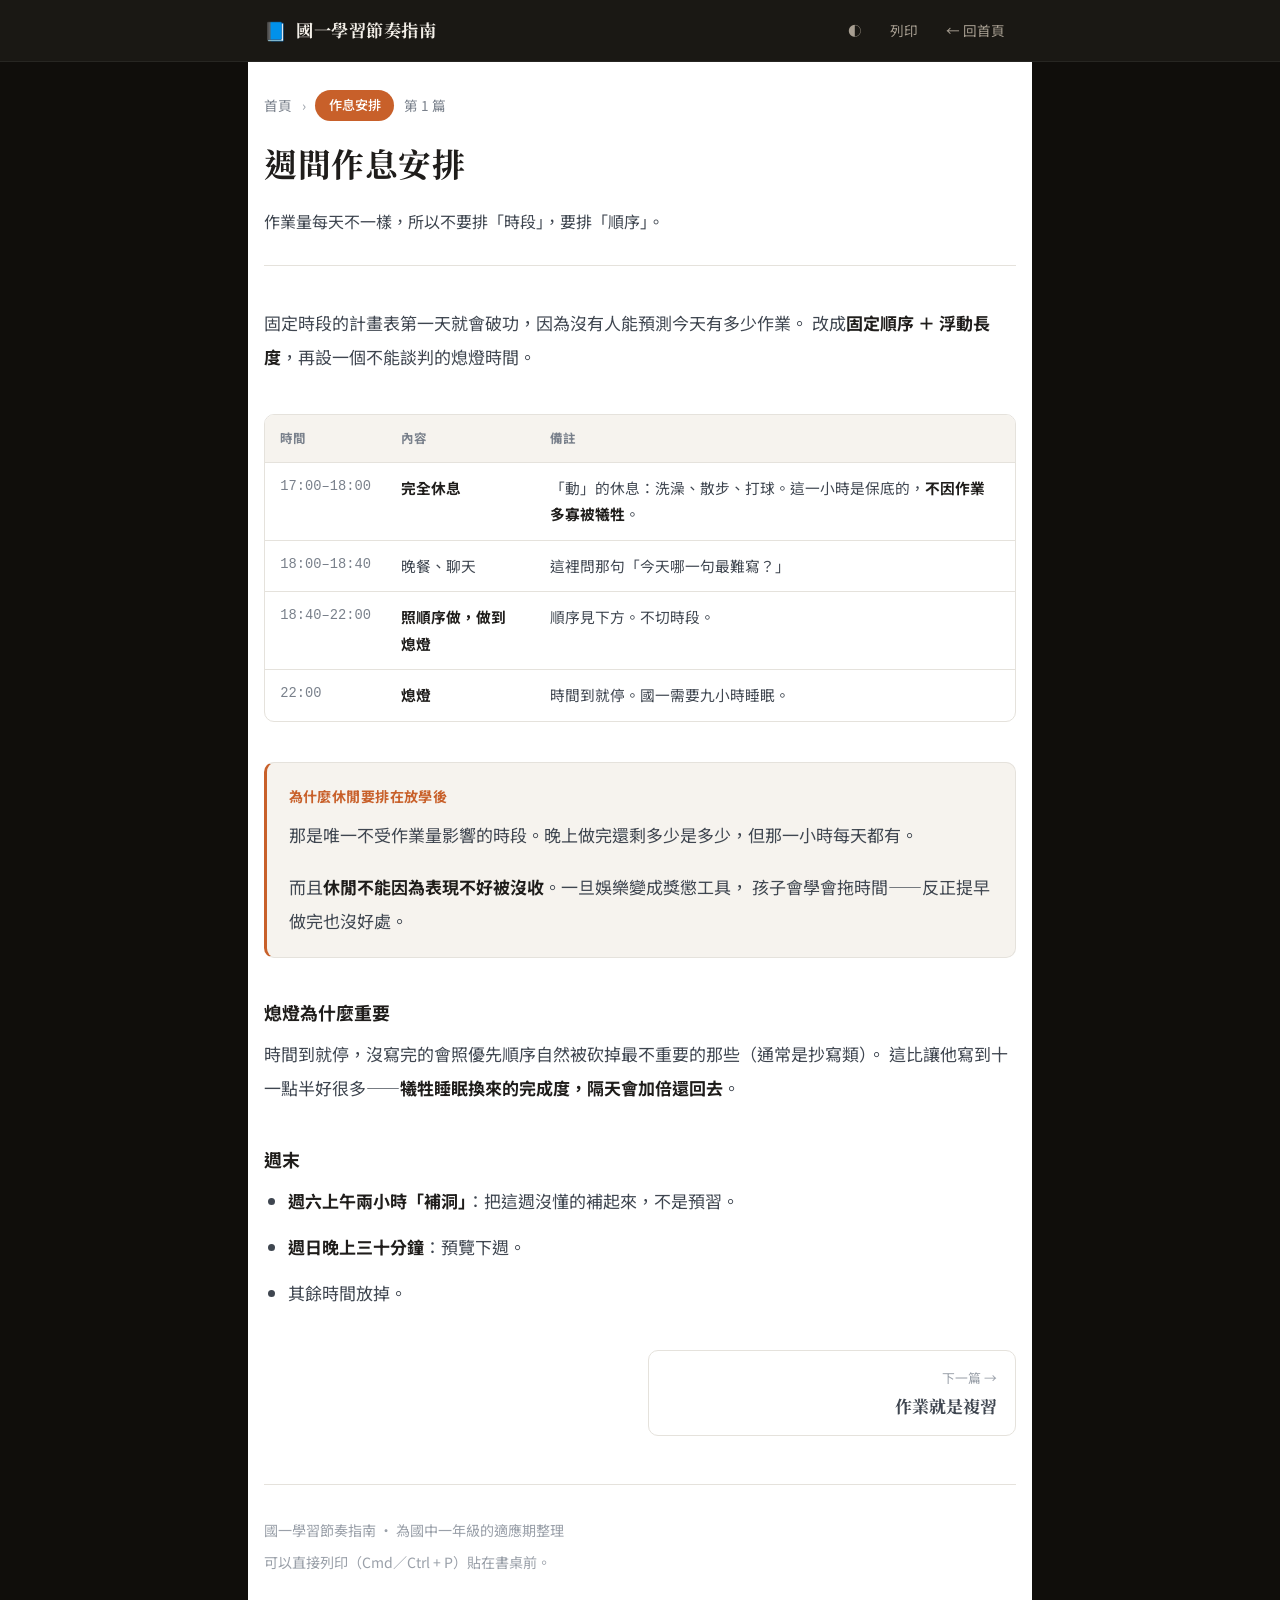
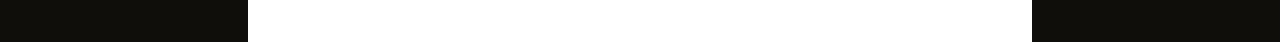
==== docs/posts/01-rhythm.html @ c7ec4418 "Split the guide into eight posts behind a card index The single scrolling page buried everything bel" ====
<!doctype html>
<html lang="zh-Hant">
<head>
<meta charset="utf-8">
<meta name="viewport" content="width=device-width, initial-scale=1">
<title>週間作息安排 | 國一學習節奏指南</title>
<meta name="description" content="作業量每天不一樣，固定時段的計畫表第一天就會破功。改成固定順序加上不能談判的熄燈時間，並且把休閒排在放學後——那是唯一不受作業量影響的時段。">
<meta name="color-scheme" content="light dark">
<link rel="icon" href="data:image/svg+xml,<svg xmlns='http://www.w3.org/2000/svg' viewBox='0 0 100 100'><text y='.9em' font-size='90'>📘</text></svg>">
<link rel="preconnect" href="https://fonts.googleapis.com">
<link rel="preconnect" href="https://fonts.gstatic.com" crossorigin>
<link href="https://fonts.googleapis.com/css2?family=Noto+Sans+TC:wght@400;500;700&family=Noto+Serif+TC:wght@700&display=swap" rel="stylesheet">
<link rel="stylesheet" href="../assets/styles.css">
</head>
<body>

<header class="site-header">
  <div class="site-header-inner">
    <a class="brand" href="../">
      <span class="mark">📘</span>
      <span class="name">國一學習節奏指南</span>
    </a>
    <div class="header-actions">
      <button class="header-btn" id="themeToggle" type="button" aria-label="切換深淺色">◐</button>
      <button class="header-btn" id="printBtn" type="button">列印</button>
      <a class="header-btn" href="../">← 回首頁</a>
    </div>
  </div>
</header>

<div class="column" id="top">

  <div class="crumbs">
    <a class="crumb-home" href="../">首頁</a>
    <span class="crumb-sep">›</span>
    <span class="crumb-pill">作息安排</span>
    <span class="crumb-num">第 1 篇</span>
  </div>

  <h1>週間作息安排</h1>

  <p class="standfirst">作業量每天不一樣，所以不要排「時段」，要排「順序」。</p>

  <article>
      
      

      <p>
        固定時段的計畫表第一天就會破功，因為沒有人能預測今天有多少作業。
        改成<strong>固定順序 ＋ 浮動長度</strong>，再設一個不能談判的熄燈時間。
      </p>

      <div class="table-wrap">
        <table>
          <caption class="sr-only">週間放學後的時間配置</caption>
          <thead>
            <tr><th>時間</th><th>內容</th><th>備註</th></tr>
          </thead>
          <tbody>
            <tr>
              <td class="when">17:00–18:00</td>
              <td><strong>完全休息</strong></td>
              <td>「動」的休息：洗澡、散步、打球。這一小時是保底的，<strong>不因作業多寡被犧牲</strong>。</td>
            </tr>
            <tr>
              <td class="when">18:00–18:40</td>
              <td>晚餐、聊天</td>
              <td>這裡問那句「今天哪一句最難寫？」</td>
            </tr>
            <tr>
              <td class="when">18:40–22:00</td>
              <td><strong>照順序做，做到熄燈</strong></td>
              <td>順序見下方。不切時段。</td>
            </tr>
            <tr>
              <td class="when">22:00</td>
              <td><strong>熄燈</strong></td>
              <td>時間到就停。國一需要九小時睡眠。</td>
            </tr>
          </tbody>
        </table>
      </div>

      <div class="callout">
        <div class="callout-title">為什麼休閒要排在放學後</div>
        <p>
          那是唯一不受作業量影響的時段。晚上做完還剩多少是多少，但那一小時每天都有。
        </p>
        <p>
          而且<strong>休閒不能因為表現不好被沒收</strong>。一旦娛樂變成獎懲工具，
          孩子會學會拖時間——反正提早做完也沒好處。
        </p>
      </div>

      <h3>熄燈為什麼重要</h3>
      <p>
        時間到就停，沒寫完的會照優先順序自然被砍掉最不重要的那些（通常是抄寫類）。
        這比讓他寫到十一點半好很多——<strong>犧牲睡眠換來的完成度，隔天會加倍還回去</strong>。
      </p>

      <h3>週末</h3>
      <ul>
        <li><strong>週六上午兩小時「補洞」</strong>：把這週沒懂的補起來，不是預習。</li>
        <li><strong>週日晚上三十分鐘</strong>：預覽下週。</li>
        <li>其餘時間放掉。</li>
      </ul>
    
  </article>

  <nav class="post-nav">
    <span class="post-nav-link is-empty"></span>
    <a class="post-nav-link next" href="02-homework.html"><span class="dir">下一篇 →</span><span class="t">作業就是複習</span></a>
  </nav>

  <footer class="site-footer">
    <p>國一學習節奏指南 · 為國中一年級的適應期整理</p>
    <p>可以直接列印（Cmd／Ctrl + P）貼在書桌前。</p>
  </footer>
</div>

<button class="to-top" id="toTop" type="button" aria-label="回到頂端">↑</button>

<script src="../assets/app.js"></script>
</body>
</html>
---- docs/assets/styles.css ----
/* ── Design tokens ───────────────────────────────────────────
   Layout language follows blog.ichentsai.tw: a dark warm shell,
   one white reading column at 784px, serif headings with a
   terracotta H2, and generous paragraph rhythm.
   ────────────────────────────────────────────────────────── */
:root {
  color-scheme: light;

  --shell: #100e0b;
  --header: #1a1814;
  --header-text: #f3efe8;
  --header-muted: #a89f92;

  --card: #ffffff;
  --card-sunken: #f6f3ee;
  --border: #e5e2dc;
  --border-strong: #cfc9be;

  --heading: #1f1d1b;
  --text: #3f4650;
  --muted: #79808b;
  --faint: #9aa0a9;

  --accent: #c8602a;
  --accent-hover: #a84d21;
  --accent-soft: #fbeee5;

  --debt: #b4451f;
  --debt-soft: #fbe9e0;
  --accum: #2a6394;
  --accum-soft: #e4eef7;

  --column: 784px;
  --radius: 10px;
  --gap: 40px;          /* paragraph rhythm */

  --serif: "Noto Serif TC", "Songti TC", Georgia, serif;
  --sans: "Noto Sans TC", "PingFang TC", "Microsoft JhengHei",
          -apple-system, BlinkMacSystemFont, system-ui, sans-serif;
  --mono: ui-monospace, SFMono-Regular, "SF Mono", Menlo, monospace;
}

@media (prefers-color-scheme: dark) {
  :root:not([data-theme="light"]) {
    color-scheme: dark;
    --card: #1b1917;
    --card-sunken: #231f1c;
    --border: #322d28;
    --border-strong: #4a433b;
    --heading: #f0ece6;
    --text: #c9c3ba;
    --muted: #948c82;
    --faint: #777067;
    --accent: #e08a52;
    --accent-hover: #eda068;
    --accent-soft: #2e1f15;
    --debt: #e28f6b;
    --debt-soft: #38221a;
    --accum: #7db0e0;
    --accum-soft: #17293a;
  }
}

:root[data-theme="dark"] {
  color-scheme: dark;
  --card: #1b1917;
  --card-sunken: #231f1c;
  --border: #322d28;
  --border-strong: #4a433b;
  --heading: #f0ece6;
  --text: #c9c3ba;
  --muted: #948c82;
  --faint: #777067;
  --accent: #e08a52;
  --accent-hover: #eda068;
  --accent-soft: #2e1f15;
  --debt: #e28f6b;
  --debt-soft: #38221a;
  --accum: #7db0e0;
  --accum-soft: #17293a;
}

/* ── Base ────────────────────────────────────────────────── */
* { box-sizing: border-box; }

.sr-only {
  position: absolute;
  width: 1px; height: 1px;
  padding: 0; margin: -1px;
  overflow: hidden;
  clip: rect(0 0 0 0);
  white-space: nowrap;
  border: 0;
}

body {
  margin: 0;
  background: var(--shell);
  color: var(--text);
  font-family: var(--sans);
  font-size: 17px;
  line-height: 2;
  -webkit-font-smoothing: antialiased;
  text-rendering: optimizeLegibility;
}

/* ── Sticky header ───────────────────────────────────────── */
.site-header {
  position: sticky;
  top: 0;
  z-index: 20;
  background: var(--header);
  border-bottom: 1px solid rgba(255, 255, 255, .06);
}

.site-header-inner {
  max-width: var(--column);
  margin: 0 auto;
  height: 61px;
  padding: 0 1rem;
  display: flex;
  align-items: center;
  justify-content: space-between;
  gap: 1rem;
}

.brand {
  display: flex;
  align-items: center;
  gap: .55rem;
  font-family: var(--serif);
  font-size: 1.08rem;
  font-weight: 700;
  letter-spacing: .5px;
  color: var(--header-text);
  text-decoration: none;
  min-width: 0;
}

.brand .mark { font-size: 1.15rem; flex: none; }
.brand .name { overflow: hidden; text-overflow: ellipsis; white-space: nowrap; }

.header-actions { display: flex; align-items: center; gap: .35rem; flex: none; }

.header-btn {
  font: inherit;
  font-size: .85rem;
  font-family: var(--sans);
  color: var(--header-muted);
  background: none;
  border: 0;
  border-radius: 999px;
  padding: .3rem .7rem;
  cursor: pointer;
  text-decoration: none;
  line-height: 1.8;
  transition: color .15s, background .15s;
}

.header-btn:hover { color: var(--header-text); background: rgba(255, 255, 255, .07); }

/* ── Reading column ──────────────────────────────────────── */
.column {
  max-width: var(--column);
  margin: 0 auto;
  background: var(--card);
  padding: 28px 1rem 60px;
  min-height: 100vh;
}

/* ── Article head ────────────────────────────────────────── */
.crumbs {
  display: flex;
  align-items: center;
  gap: .6rem;
  flex-wrap: wrap;
  font-size: .85rem;
  color: var(--muted);
  margin-bottom: 1.1rem;
}

.crumb-pill {
  background: var(--accent);
  color: #fff;
  border-radius: 999px;
  padding: .15rem .85rem;
  font-size: .82rem;
  font-weight: 500;
}

h1 {
  font-family: var(--serif);
  font-size: clamp(1.55rem, 4.2vw, 2.05rem);
  line-height: 1.45;
  font-weight: 700;
  letter-spacing: .5px;
  color: var(--heading);
  margin: 0 0 1.2rem;
}

.standfirst {
  font-size: 1rem;
  color: var(--text);
  margin: 0 0 var(--gap);
  padding-bottom: 1.75rem;
  border-bottom: 1px solid var(--border);
}

/* ── Body rhythm ─────────────────────────────────────────── */
p { margin: 0 0 var(--gap); }

a { color: var(--text); text-decoration: underline; text-underline-offset: 4px; }
a:hover { color: var(--accent-hover); text-decoration-color: var(--accent); }

strong { font-weight: 700; color: var(--heading); }

ul, ol { margin: 0 0 var(--gap); padding-left: 1.5rem; }
li { margin-bottom: .75rem; }
li > ul, li > ol { margin: .75rem 0 0; }
li:last-child { margin-bottom: 0; }

section { scroll-margin-top: 76px; margin-bottom: 4.5rem; }

h2 {
  font-family: var(--serif);
  font-size: 1.3rem;
  line-height: 1.7;
  font-weight: 700;
  color: var(--accent);
  margin: 2.15rem 0 .55rem;
  display: flex;
  align-items: baseline;
  gap: .55rem;
  flex-wrap: wrap;
}

section:first-of-type h2 { margin-top: 0; }

h2 .num {
  font-family: var(--mono);
  font-size: .78rem;
  color: var(--faint);
  font-weight: 500;
  letter-spacing: .04em;
}

h3 {
  font-family: var(--sans);
  font-size: 1.12rem;
  line-height: 1.65;
  font-weight: 700;
  color: var(--heading);
  margin: 2.4rem 0 .6rem;
}

.section-note {
  color: var(--muted);
  font-size: .92rem;
  margin: 0 0 2rem;
  padding-bottom: 1.3rem;
  border-bottom: 1px solid var(--border);
}

/* ── Key badge ───────────────────────────────────────────── */
.key {
  font-size: .7rem;
  font-weight: 700;
  letter-spacing: .08em;
  color: #fff;
  background: var(--accent);
  padding: .1rem .6rem;
  border-radius: 999px;
  white-space: nowrap;
  position: relative;
  top: -.15em;
}

/* ── Callouts ────────────────────────────────────────────── */
.callout {
  background: var(--card-sunken);
  border: 1px solid var(--border);
  border-left: 3px solid var(--accent);
  border-radius: var(--radius);
  padding: 1.2rem 1.35rem;
  margin: 0 0 var(--gap);
}

.callout > :last-child { margin-bottom: 0; }
.callout p { margin-bottom: 1.1rem; }

.callout-title {
  font-weight: 700;
  font-size: .88rem;
  letter-spacing: .03em;
  color: var(--accent);
  margin-bottom: .5rem;
}

.callout.warn { border-left-color: var(--debt); }
.callout.warn .callout-title { color: var(--debt); }

/* A line meant to be said out loud */
.script {
  font-family: var(--serif);
  font-size: 1.14rem;
  line-height: 1.9;
  background: var(--card-sunken);
  border: 1px dashed var(--border-strong);
  border-radius: var(--radius);
  padding: 1.2rem 1.35rem;
  margin: 0 0 var(--gap);
  color: var(--heading);
  text-align: center;
}

/* ── Tables ──────────────────────────────────────────────── */
.table-wrap {
  overflow-x: auto;
  margin: 0 0 var(--gap);
  border: 1px solid var(--border);
  border-radius: var(--radius);
  background: var(--card);
}

table { border-collapse: collapse; width: 100%; font-size: .92rem; line-height: 1.8; }

th, td {
  text-align: left;
  padding: .75rem .95rem;
  border-bottom: 1px solid var(--border);
  vertical-align: top;
}

thead th {
  font-size: .78rem;
  letter-spacing: .05em;
  color: var(--muted);
  font-weight: 700;
  background: var(--card-sunken);
  white-space: nowrap;
}

tbody tr:last-child td { border-bottom: none; }
td.when { white-space: nowrap; font-family: var(--mono); font-size: .86rem; color: var(--muted); }
td small { color: var(--faint); }

/* ── Debt vs accumulation cards ──────────────────────────── */
.type-grid {
  display: grid;
  grid-template-columns: repeat(auto-fit, minmax(17rem, 1fr));
  gap: 1rem;
  margin: 0 0 var(--gap);
}

.type-card {
  border: 1px solid var(--border);
  border-radius: var(--radius);
  padding: 1.3rem 1.4rem;
  background: var(--card);
}

.type-card h4 {
  font-family: var(--serif);
  margin: 0 0 .25rem;
  font-size: 1.12rem;
  font-weight: 700;
  letter-spacing: .5px;
}

.type-card .tagline {
  font-size: .88rem;
  line-height: 1.8;
  color: var(--muted);
  margin: 0 0 1.1rem;
  padding-bottom: .95rem;
  border-bottom: 1px solid var(--border);
}

.type-card dl { margin: 0; font-size: .9rem; }

.type-card dt {
  font-size: .74rem;
  letter-spacing: .07em;
  color: var(--faint);
  font-weight: 700;
  margin-top: 1rem;
  line-height: 1.6;
}

.type-card dt:first-child { margin-top: 0; }
.type-card dd { margin: .1rem 0 0; line-height: 1.85; }

.type-card.debt { border-top: 3px solid var(--debt); }
.type-card.debt h4 { color: var(--debt); }
.type-card.accum { border-top: 3px solid var(--accum); }
.type-card.accum h4 { color: var(--accum); }

.pill {
  display: inline-block;
  font-size: .78rem;
  line-height: 1.9;
  padding: .05rem .6rem;
  border-radius: 999px;
  margin: 0 .3rem .35rem 0;
  font-weight: 500;
}

.pill.debt { background: var(--debt-soft); color: var(--debt); }
.pill.accum { background: var(--accum-soft); color: var(--accum); }

/* ── Ordered steps ───────────────────────────────────────── */
.steps { list-style: none; padding: 0; margin: 0 0 var(--gap); counter-reset: step; }

.steps li {
  counter-increment: step;
  position: relative;
  padding: 0 0 1.35rem 2.9rem;
  margin: 0 0 0 .9rem;
  border-left: 1px solid var(--border);
}

.steps li:last-child { border-left-color: transparent; padding-bottom: 0; }

.steps li::before {
  content: counter(step);
  position: absolute;
  left: -.9rem;
  top: .1rem;
  width: 1.8rem;
  height: 1.8rem;
  border-radius: 50%;
  background: var(--accent);
  color: #fff;
  font-size: .82rem;
  font-weight: 700;
  display: grid;
  place-items: center;
  font-family: var(--mono);
}

.steps .step-title { font-weight: 700; color: var(--heading); display: block; line-height: 1.8; }
.steps .step-body { color: var(--muted); font-size: .94rem; line-height: 1.85; }
.steps .step-body strong { color: var(--heading); }

/* ── Tonight checklist ───────────────────────────────────── */
.checklist {
  border: 1px solid var(--border);
  border-radius: var(--radius);
  background: var(--card-sunken);
  padding: 1.3rem 1.4rem;
  margin: 0 0 var(--gap);
}

.checklist-head {
  display: flex;
  justify-content: space-between;
  align-items: baseline;
  gap: 1rem;
  flex-wrap: wrap;
}

.checklist h3 { margin: 0; font-size: 1.05rem; }

.checklist-sub {
  font-size: .86rem;
  color: var(--muted);
  margin: .2rem 0 1rem;
  padding-bottom: .95rem;
  border-bottom: 1px solid var(--border);
}

.checklist ul { list-style: none; padding: 0; margin: 0; }
.checklist li { margin: 0; }

.checklist label {
  display: flex;
  gap: .75rem;
  align-items: flex-start;
  padding: .5rem .55rem;
  border-radius: var(--radius);
  cursor: pointer;
  font-size: .94rem;
  line-height: 1.75;
  transition: background .12s;
}

.checklist label:hover { background: var(--card); }

.checklist input[type="checkbox"] {
  margin: .55rem 0 0;
  width: 1.05rem;
  height: 1.05rem;
  accent-color: var(--accent);
  flex: none;
  cursor: pointer;
}

.checklist input:checked + .task { color: var(--faint); text-decoration: line-through; }
.checklist .task small { display: block; color: var(--faint); font-size: .82rem; text-decoration: none; line-height: 1.6; }

.btn {
  font: inherit;
  font-family: var(--sans);
  font-size: .82rem;
  color: var(--muted);
  background: var(--card);
  border: 1px solid var(--border);
  border-radius: 999px;
  padding: .22rem .9rem;
  cursor: pointer;
  line-height: 1.8;
  transition: color .12s, border-color .12s;
}

.btn:hover { color: var(--accent); border-color: var(--accent); }

/* ── Footer ──────────────────────────────────────────────── */
.site-footer {
  border-top: 1px solid var(--border);
  margin-top: 3rem;
  padding-top: 2rem;
  font-size: .88rem;
  color: var(--faint);
  line-height: 1.9;
}

.site-footer p { margin: 0 0 .35rem; }

/* ── Back to top ─────────────────────────────────────────── */
.to-top {
  position: fixed;
  right: 1.25rem;
  bottom: 1.25rem;
  z-index: 15;
  width: 2.9rem;
  height: 2.9rem;
  border-radius: 50%;
  border: 1px solid var(--border);
  background: var(--card);
  color: var(--muted);
  font-size: 1.1rem;
  cursor: pointer;
  display: grid;
  place-items: center;
  box-shadow: 0 2px 12px rgba(0, 0, 0, .18);
  opacity: 0;
  visibility: hidden;
  transform: translateY(.5rem);
  transition: opacity .2s, transform .2s, visibility .2s, color .15s, border-color .15s;
}

.to-top.is-visible { opacity: 1; visibility: visible; transform: none; }
.to-top:hover { color: var(--accent); border-color: var(--accent); }

/* ── Responsive ──────────────────────────────────────────── */
@media (max-width: 48rem) {
  body { font-size: 16.5px; }
  :root { --gap: 32px; }
  .column { padding: 24px 1rem 56px; }
}

@media (max-width: 26rem) {
  body { font-size: 16px; }
  .brand .name { font-size: .95rem; }
  .header-btn { padding: .3rem .5rem; }
}

/* ── Print ───────────────────────────────────────────────── */
@media print {
  :root {
    --shell: #fff; --card: #fff; --card-sunken: #f7f6f4;
    --text: #000; --heading: #000; --muted: #444; --faint: #666;
    --gap: 14px;
  }
  body { background: #fff; font-size: 10.5pt; line-height: 1.75; }
  .site-header, .to-top, .btn, .header-actions { display: none !important; }
  .column { max-width: none; padding: 0; min-height: 0; }
  section { margin-bottom: 1.6rem; page-break-inside: avoid; }
  h1 { font-size: 1.5rem; }
  h2 { font-size: 1.15rem; margin-top: 1.2rem; }
  h3 { font-size: 1rem; margin-top: 1rem; }
  .standfirst { margin-bottom: 1.2rem; padding-bottom: 1rem; }
  .type-grid { display: block; }
  .type-card { page-break-inside: avoid; margin-bottom: .8rem; }
  .callout, .script, .checklist, .table-wrap, .steps li { page-break-inside: avoid; }
  a { color: #000; text-decoration: none; }
}

/* ══════════════════════════════════════════════════════════
   Index page — a card grid of articles, one card per chapter
   ══════════════════════════════════════════════════════════ */

body.index { background: var(--index-bg); }

:root { --index-bg: #f4f2ef; --card-shadow: 0 1px 2px rgba(31, 29, 27, .05); }

@media (prefers-color-scheme: dark) {
  :root:not([data-theme="light"]) { --index-bg: #131110; --card-shadow: 0 1px 3px rgba(0, 0, 0, .4); }
}
:root[data-theme="dark"] { --index-bg: #131110; --card-shadow: 0 1px 3px rgba(0, 0, 0, .4); }

.wide {
  max-width: 1180px;
  margin: 0 auto;
  padding: 2.5rem 1.25rem 4rem;
}

/* ── Index masthead ──────────────────────────────────────── */
.index-head { text-align: center; margin-bottom: 2.5rem; }

.index-head h1 {
  margin: 0 auto .9rem;
  max-width: 22em;
}

.index-head .standfirst {
  border: 0;
  padding: 0;
  margin: 0 auto;
  max-width: 40em;
  text-align: left;
  color: var(--muted);
  font-size: .98rem;
}

.index-stats {
  display: flex;
  justify-content: center;
  gap: 2.75rem;
  flex-wrap: wrap;
  margin: 2.25rem 0 0;
  padding-top: 1.75rem;
  border-top: 1px solid var(--border);
}

.index-stats div { text-align: center; }

.index-stats .v {
  display: block;
  font-family: var(--serif);
  font-size: 1.65rem;
  font-weight: 700;
  color: var(--accent);
  line-height: 1.3;
}

.index-stats .l { font-size: .82rem; color: var(--muted); }

/* ── Category filter ─────────────────────────────────────── */
.filters {
  background: var(--card-sunken);
  border: 1px solid var(--border);
  border-radius: 14px;
  padding: 1rem;
  margin-bottom: 2rem;
  display: flex;
  flex-wrap: wrap;
  gap: .6rem;
  justify-content: center;
}

.filter {
  font: inherit;
  font-family: var(--sans);
  font-size: .95rem;
  line-height: 1.8;
  color: var(--text);
  background: var(--card);
  border: 1px solid var(--border);
  border-radius: var(--radius);
  padding: .45rem 1.1rem;
  cursor: pointer;
  display: inline-flex;
  align-items: baseline;
  gap: .55rem;
  transition: color .15s, border-color .15s;
}

.filter .n { font-size: .84rem; color: var(--faint); }
.filter:hover { border-color: var(--accent); color: var(--accent); }

.filter[aria-pressed="true"] {
  border-color: var(--accent);
  color: var(--accent);
  font-weight: 500;
}

.filter[aria-pressed="true"] .n { color: var(--accent); }

/* ── Card grid ───────────────────────────────────────────── */
.cards {
  list-style: none;
  margin: 0;
  padding: 0;
  display: grid;
  grid-template-columns: repeat(auto-fill, minmax(20rem, 1fr));
  gap: 1.5rem;
}

.cards li { margin: 0; }

.card {
  display: flex;
  flex-direction: column;
  height: 100%;
  background: var(--card);
  border: 1px solid var(--border);
  border-radius: 14px;
  overflow: hidden;
  text-decoration: none;
  color: var(--text);
  box-shadow: var(--card-shadow);
  transition: border-color .18s, transform .18s, box-shadow .18s;
}

.card:hover {
  border-color: var(--accent);
  transform: translateY(-2px);
  box-shadow: 0 6px 20px rgba(31, 29, 27, .09);
}

/* Cover: no stock photography, just the chapter number on its own field */
.card-cover {
  position: relative;
  aspect-ratio: 16 / 9;
  display: grid;
  place-items: center;
  background: var(--tint);
  border-bottom: 1px solid var(--border);
  overflow: hidden;
}

.card-cover::after {
  content: "";
  position: absolute;
  inset: 0;
  background-image: repeating-linear-gradient(
    135deg, transparent 0 14px, rgba(255, 255, 255, .28) 14px 15px);
  opacity: .55;
}

.card-cover .big {
  font-family: var(--serif);
  font-size: 3.6rem;
  font-weight: 700;
  line-height: 1;
  color: var(--hue);
  opacity: .92;
  position: relative;
  z-index: 1;
}

.card-cover .tag {
  position: absolute;
  top: .75rem;
  left: .75rem;
  z-index: 2;
  background: var(--hue);
  color: #fff;
  font-size: .8rem;
  font-weight: 500;
  line-height: 1.9;
  padding: .05rem .8rem;
  border-radius: 999px;
}

.card-cover .key-flag {
  position: absolute;
  top: .75rem;
  right: .75rem;
  z-index: 2;
  background: rgba(255, 255, 255, .92);
  color: var(--hue);
  font-size: .74rem;
  font-weight: 700;
  letter-spacing: .06em;
  line-height: 1.9;
  padding: .05rem .65rem;
  border-radius: 999px;
}

.card-body { padding: 1.1rem 1.25rem 1.35rem; display: flex; flex-direction: column; flex: 1; }

.card-meta {
  font-size: .82rem;
  color: var(--faint);
  font-family: var(--mono);
  margin-bottom: .5rem;
}

.card h2 {
  font-family: var(--serif);
  font-size: 1.22rem;
  line-height: 1.6;
  font-weight: 700;
  color: var(--heading);
  margin: 0 0 .6rem;
  display: block;
  letter-spacing: .5px;
}

.card p {
  font-size: .93rem;
  line-height: 1.9;
  color: var(--muted);
  margin: 0 0 1.15rem;
}

.card .more {
  margin-top: auto;
  color: var(--accent);
  font-size: .92rem;
  font-weight: 500;
}

.card:hover .more { color: var(--accent-hover); }

/* Category hues */
.cat-作息安排 { --hue: #c8602a; --tint: #f9ece2; }
.cat-讀書方法 { --hue: #2f6f62; --tint: #e3efec; }
.cat-應試技巧 { --hue: #3f5a99; --tint: #e5eaf5; }
.cat-給家長  { --hue: #8a4a72; --tint: #f3e7ef; }

@media (prefers-color-scheme: dark) {
  :root:not([data-theme="light"]) .cat-作息安排 { --hue: #e08a52; --tint: #2c1e16; }
  :root:not([data-theme="light"]) .cat-讀書方法 { --hue: #6fbdab; --tint: #162b26; }
  :root:not([data-theme="light"]) .cat-應試技巧 { --hue: #87a3dd; --tint: #1a2033; }
  :root:not([data-theme="light"]) .cat-給家長  { --hue: #c98bb4; --tint: #2b1a26; }
}

:root[data-theme="dark"] .cat-作息安排 { --hue: #e08a52; --tint: #2c1e16; }
:root[data-theme="dark"] .cat-讀書方法 { --hue: #6fbdab; --tint: #162b26; }
:root[data-theme="dark"] .cat-應試技巧 { --hue: #87a3dd; --tint: #1a2033; }
:root[data-theme="dark"] .cat-給家長  { --hue: #c98bb4; --tint: #2b1a26; }

.cards li[hidden] { display: none; }

/* ── Post breadcrumbs & prev/next ────────────────────────── */
.crumb-home { color: var(--muted); text-decoration: none; }
.crumb-home:hover { color: var(--accent); }
.crumb-sep { color: var(--faint); }
.crumb-num { color: var(--muted); font-size: .85rem; }

.post-nav {
  display: grid;
  grid-template-columns: 1fr 1fr;
  gap: 1rem;
  margin-top: 1rem;
}

.post-nav-link {
  display: flex;
  flex-direction: column;
  gap: .2rem;
  border: 1px solid var(--border);
  border-radius: var(--radius);
  padding: .9rem 1.1rem;
  text-decoration: none;
  color: var(--text);
  transition: border-color .15s, color .15s;
}

.post-nav-link:hover { border-color: var(--accent); color: var(--accent); }
.post-nav-link.is-empty { border: 0; }
.post-nav-link .dir { font-size: .8rem; color: var(--faint); line-height: 1.8; }
.post-nav-link .t { font-family: var(--serif); font-weight: 700; line-height: 1.7; }
.post-nav-link.next { text-align: right; }

@media (max-width: 40rem) {
  .post-nav { grid-template-columns: 1fr; }
  .post-nav-link.is-empty { display: none; }
  .index-stats { gap: 1.75rem; }
  .wide { padding: 2rem 1rem 3rem; }
}

@media print {
  body.index { background: #fff; }
  .filters, .post-nav, .index-stats { display: none !important; }
  .cards { display: block; }
  .card { page-break-inside: avoid; margin-bottom: .6rem; box-shadow: none; }
  .card-cover { display: none; }
}
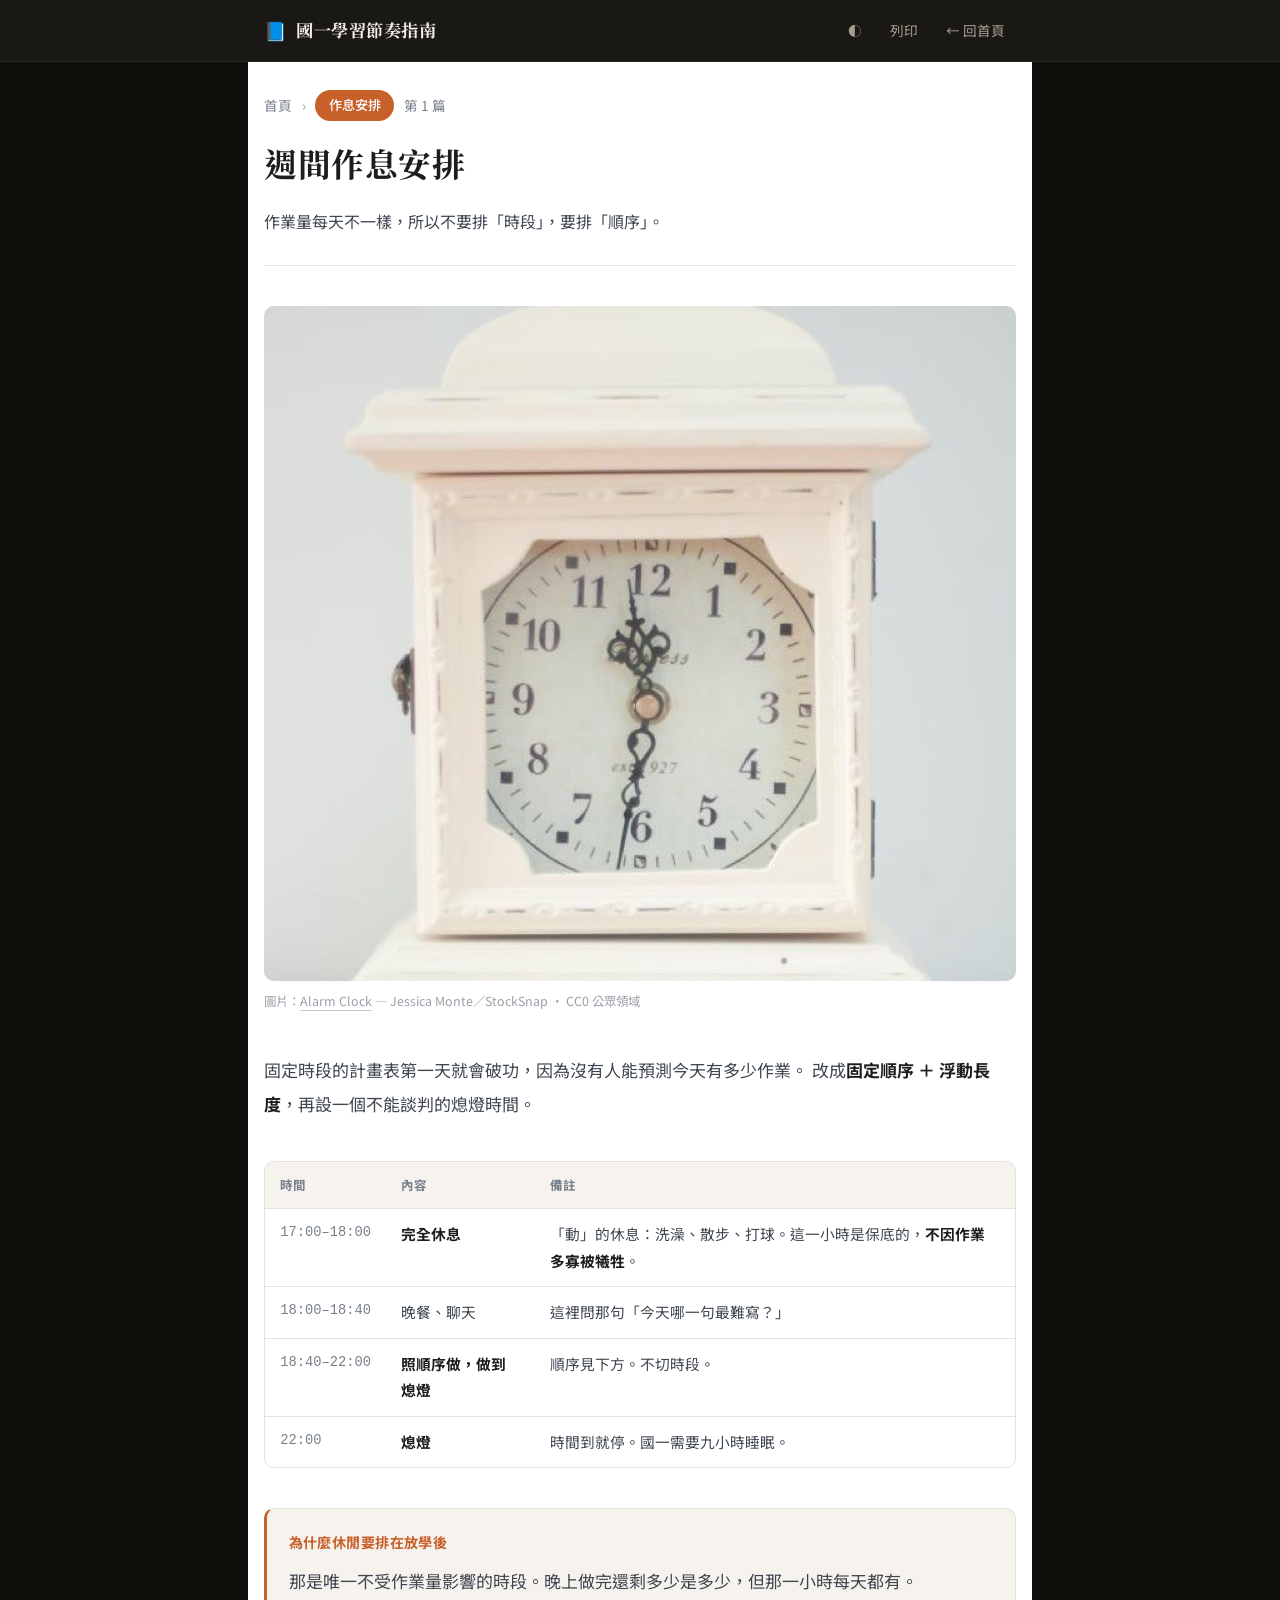
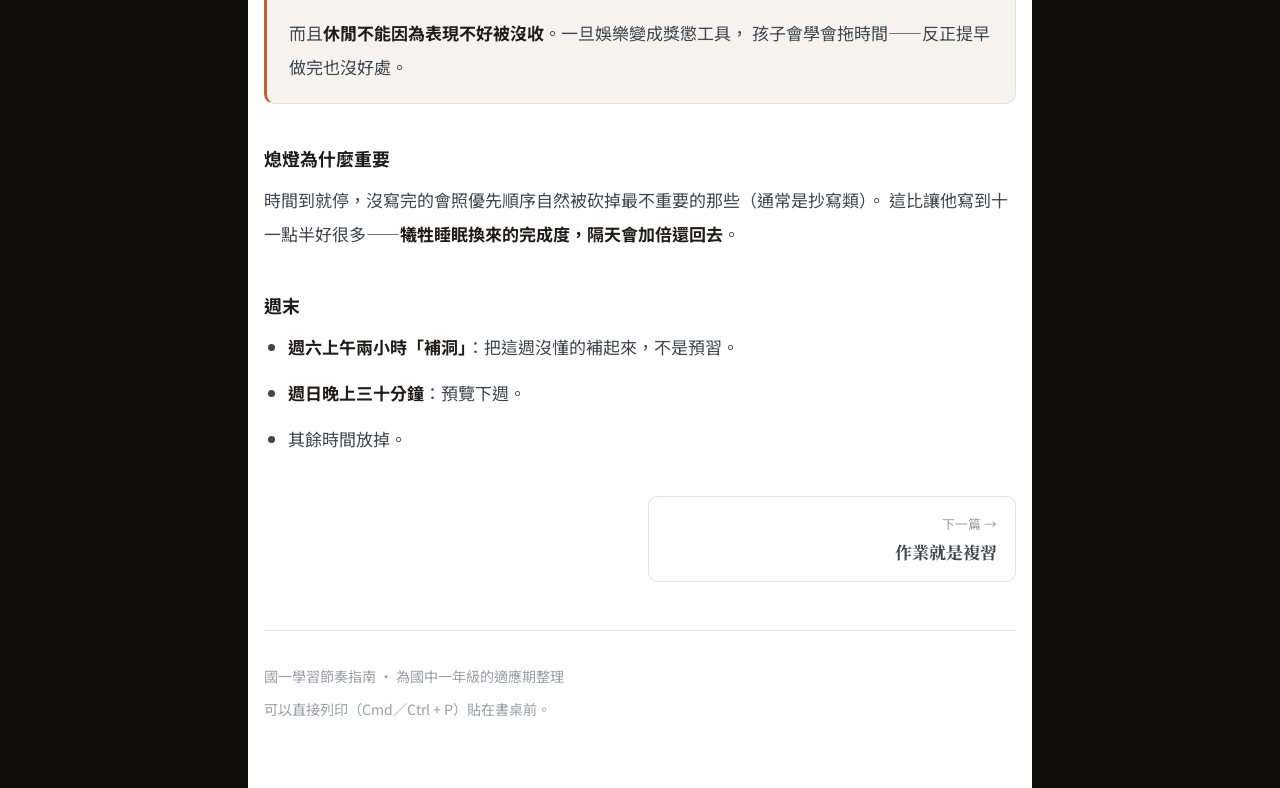
==== commit 588a2327: "Add CC0 cover photos to the cards and posts Search Openverse for a public-domain photo per chapter, " ====
--- a/docs/posts/01-rhythm.html
+++ b/docs/posts/01-rhythm.html
@@ -40,6 +40,11 @@
   <h1>週間作息安排</h1>
 
   <p class="standfirst">作業量每天不一樣，所以不要排「時段」，要排「順序」。</p>
+
+  <figure class="hero">
+    <img src="../assets/covers/01-rhythm.jpg" alt="一只白色座鐘" width="1200" height="675">
+    <p class="figcredit">圖片：<a href="https://stocksnap.io/photo/alarm-clock-VI3GY3LRD4" target="_blank" rel="noopener">Alarm Clock</a> — Jessica Monte／StockSnap · CC0 公眾領域</p>
+  </figure>
 
   <article>
       
--- a/docs/assets/styles.css
+++ b/docs/assets/styles.css
@@ -730,25 +730,24 @@
   overflow: hidden;
 }
 
+.card-cover img {
+  width: 100%;
+  height: 100%;
+  object-fit: cover;
+  display: block;
+}
+
+/* Scrim so the overlaid pills stay legible on any photo */
 .card-cover::after {
   content: "";
   position: absolute;
-  inset: 0;
-  background-image: repeating-linear-gradient(
-    135deg, transparent 0 14px, rgba(255, 255, 255, .28) 14px 15px);
-  opacity: .55;
-}
-
-.card-cover .big {
-  font-family: var(--serif);
-  font-size: 3.6rem;
-  font-weight: 700;
-  line-height: 1;
-  color: var(--hue);
-  opacity: .92;
-  position: relative;
-  z-index: 1;
-}
+  inset: 0 0 55% 0;
+  background: linear-gradient(rgba(0, 0, 0, .3), transparent);
+  pointer-events: none;
+}
+
+.card:hover .card-cover img { transform: scale(1.02); }
+.card-cover img { transition: transform .3s ease; }
 
 .card-cover .tag {
   position: absolute;
@@ -880,3 +879,29 @@
   .card { page-break-inside: avoid; margin-bottom: .6rem; box-shadow: none; }
   .card-cover { display: none; }
 }
+
+/* ── Article hero image ──────────────────────────────────── */
+.hero { margin: 0 0 var(--gap); }
+
+.hero img {
+  width: 100%;
+  aspect-ratio: 16 / 9;
+  object-fit: cover;
+  border-radius: var(--radius);
+  display: block;
+  background: var(--card-sunken);
+}
+
+.figcredit {
+  font-size: .78rem;
+  line-height: 1.8;
+  color: var(--faint);
+  margin: .55rem 0 0;
+}
+
+.figcredit a { color: var(--faint); text-decoration-color: var(--border-strong); }
+.figcredit a:hover { color: var(--accent); }
+
+@media print {
+  .hero, .card-cover { display: none !important; }
+}
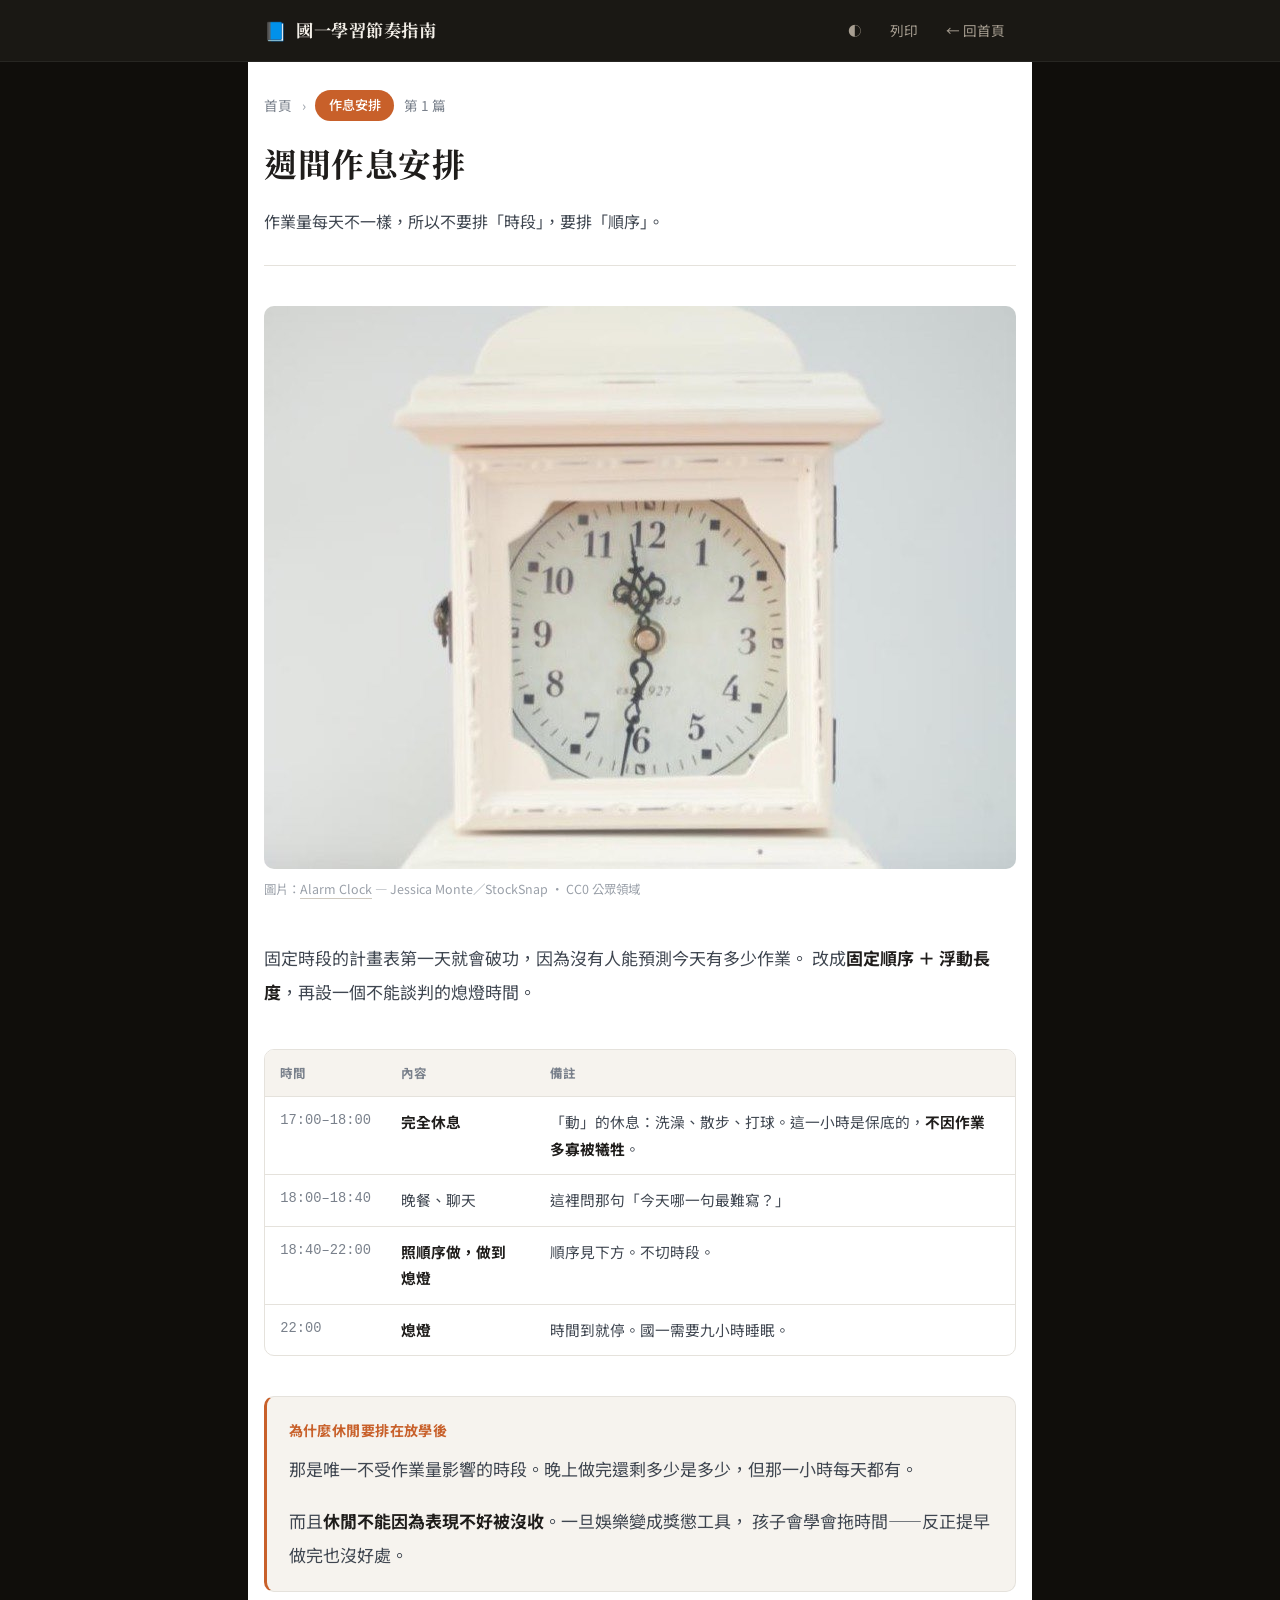
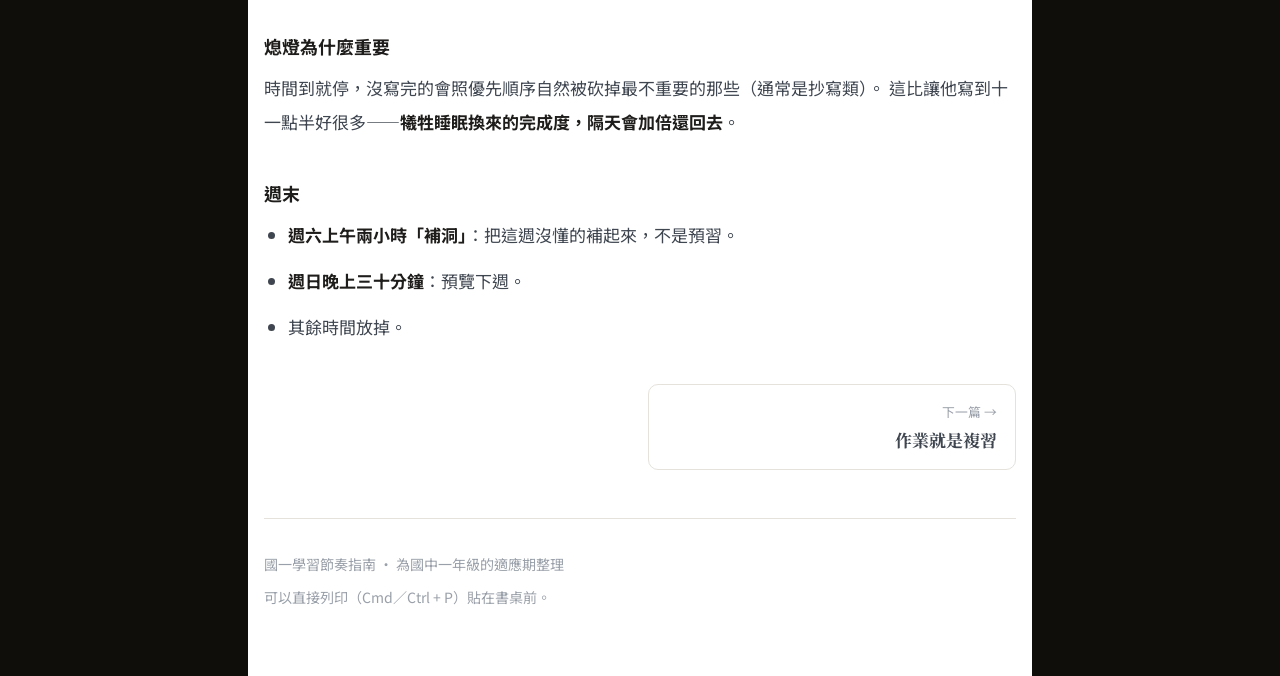
==== commit a7560000: "Load cover photos up front instead of lazily Deferred covers left the card grid looking empty on arr" ====
--- a/docs/posts/01-rhythm.html
+++ b/docs/posts/01-rhythm.html
@@ -42,7 +42,7 @@
   <p class="standfirst">作業量每天不一樣，所以不要排「時段」，要排「順序」。</p>
 
   <figure class="hero">
-    <img src="../assets/covers/01-rhythm.jpg" alt="一只白色座鐘" width="1200" height="675">
+    <img src="../assets/covers/01-rhythm.jpg" alt="一只白色座鐘" width="1000" height="563">
     <p class="figcredit">圖片：<a href="https://stocksnap.io/photo/alarm-clock-VI3GY3LRD4" target="_blank" rel="noopener">Alarm Clock</a> — Jessica Monte／StockSnap · CC0 公眾領域</p>
   </figure>
 
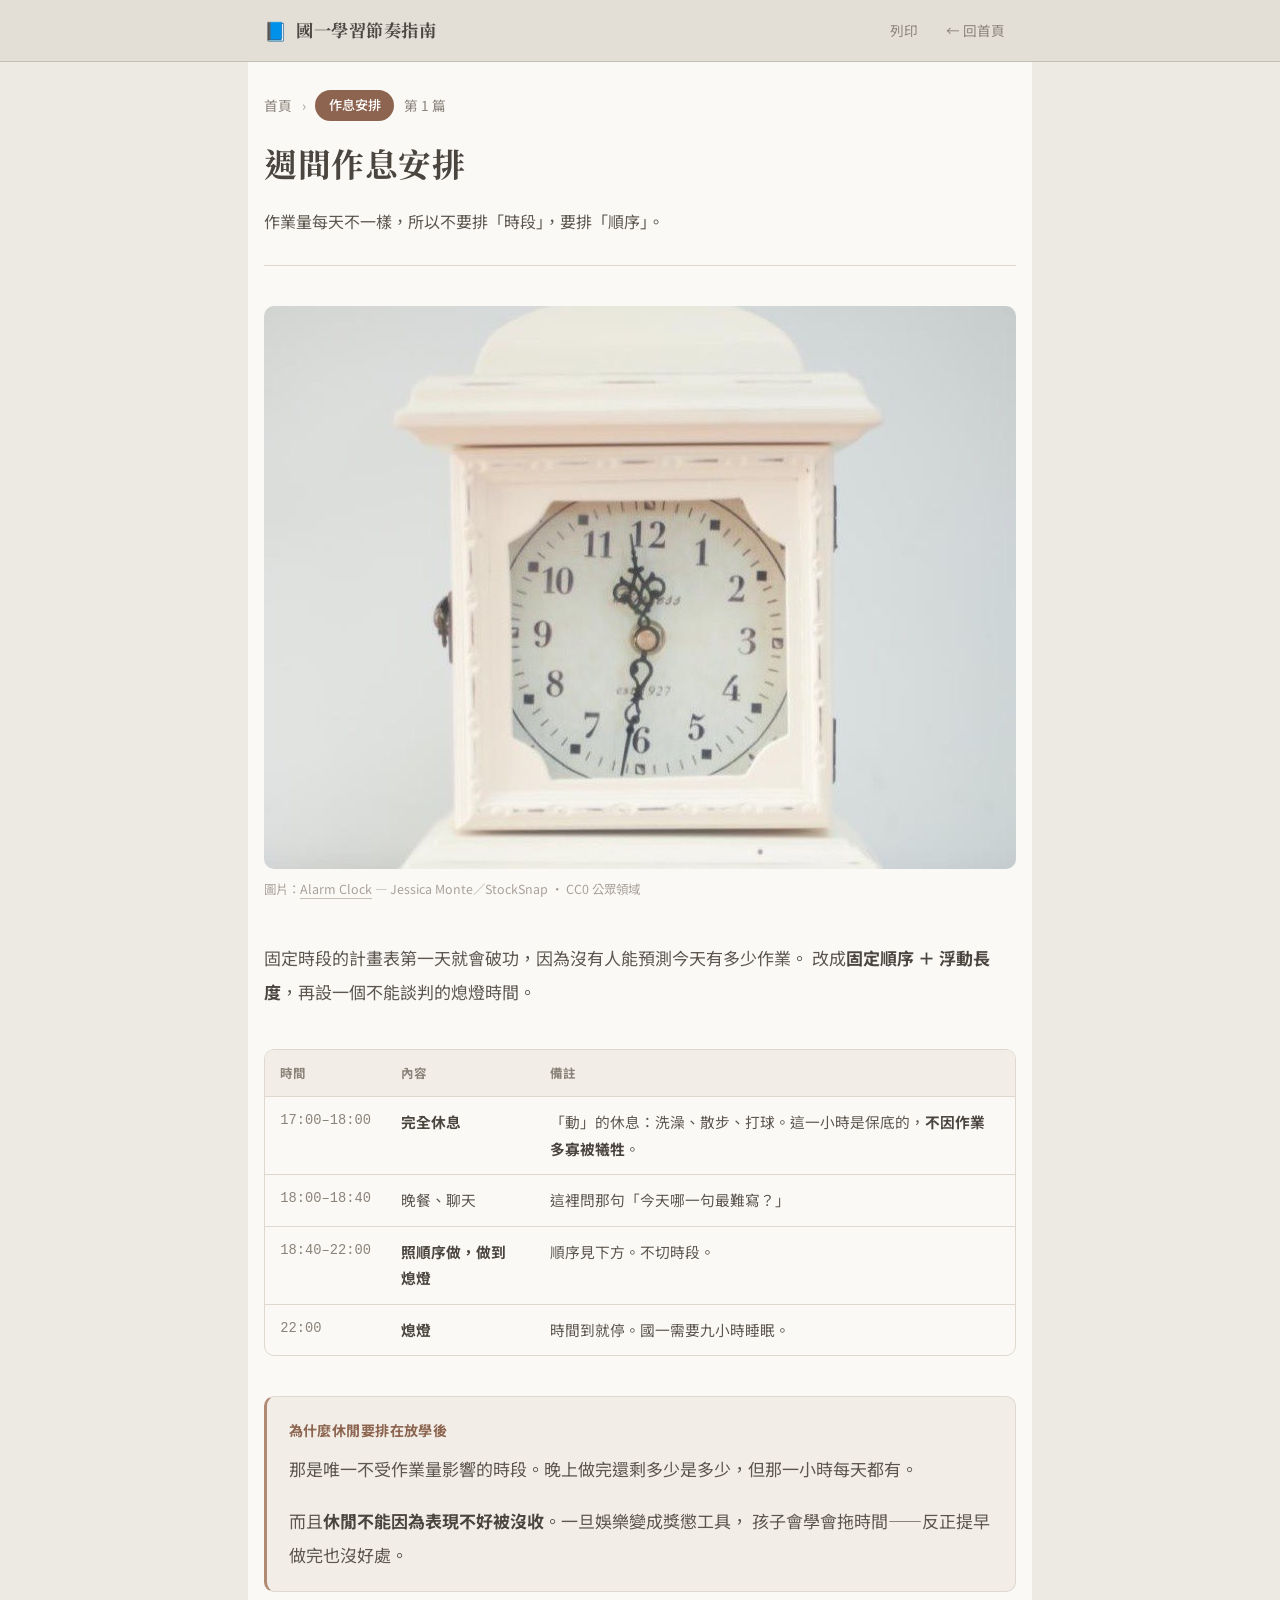
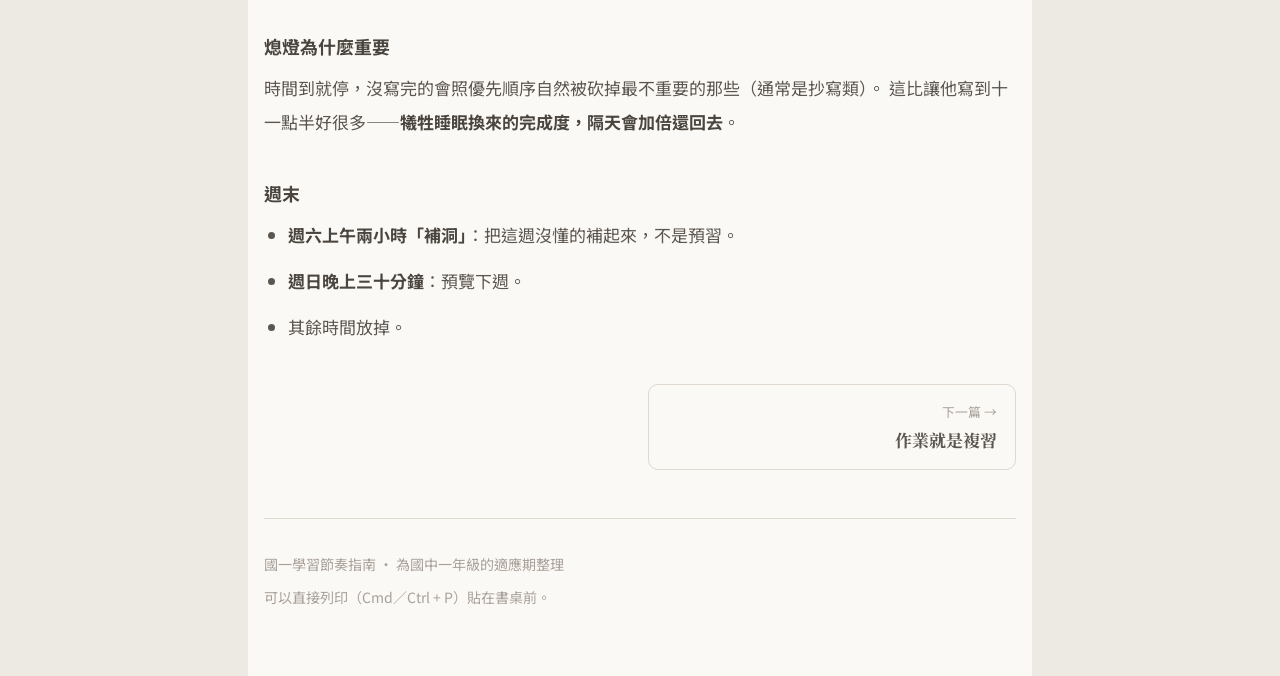
==== commit 6ada5d9a: "Recolour the site with a Morandi palette Replace the dark shell and near-black header with a warm gr" ====
--- a/docs/posts/01-rhythm.html
+++ b/docs/posts/01-rhythm.html
@@ -21,7 +21,6 @@
       <span class="name">國一學習節奏指南</span>
     </a>
     <div class="header-actions">
-      <button class="header-btn" id="themeToggle" type="button" aria-label="切換深淺色">◐</button>
       <button class="header-btn" id="printBtn" type="button">列印</button>
       <a class="header-btn" href="../">← 回首頁</a>
     </div>
--- a/docs/assets/styles.css
+++ b/docs/assets/styles.css
@@ -1,83 +1,50 @@
 /* ── Design tokens ───────────────────────────────────────────
-   Layout language follows blog.ichentsai.tw: a dark warm shell,
-   one white reading column at 784px, serif headings with a
-   terracotta H2, and generous paragraph rhythm.
+   Morandi palette: low-saturation colours with grey mixed in, so
+   nothing shouts. Layout follows blog.ichentsai.tw — one reading
+   column at 784px, serif headings, generous paragraph rhythm — but
+   on a light greige ground rather than a dark shell.
+
+   Two levels per hue: --x is the soft surface/line colour, --x-deep
+   carries text weight where contrast is needed.
    ────────────────────────────────────────────────────────── */
 :root {
   color-scheme: light;
 
-  --shell: #100e0b;
-  --header: #1a1814;
-  --header-text: #f3efe8;
-  --header-muted: #a89f92;
-
-  --card: #ffffff;
-  --card-sunken: #f6f3ee;
-  --border: #e5e2dc;
-  --border-strong: #cfc9be;
-
-  --heading: #1f1d1b;
-  --text: #3f4650;
-  --muted: #79808b;
-  --faint: #9aa0a9;
-
-  --accent: #c8602a;
-  --accent-hover: #a84d21;
-  --accent-soft: #fbeee5;
-
-  --debt: #b4451f;
-  --debt-soft: #fbe9e0;
-  --accum: #2a6394;
-  --accum-soft: #e4eef7;
+  --shell: #EDEAE4;          /* page ground, warm greige */
+  --header: #E3DED6;         /* header band, a shade deeper */
+  --header-text: #4C4842;
+  --header-muted: #8A837A;
+
+  --card: #FBF9F6;           /* reading column, cards */
+  --card-sunken: #F2EEE7;    /* callouts, filter panel */
+  --border: #DED8CF;
+  --border-strong: #C6BEB2;
+
+  --heading: #4A453E;        /* warm near-black, never pure black */
+  --text: #5C564F;
+  --muted: #8A837A;
+  --faint: #A9A199;
+
+  --accent: #B08A72;         /* muted clay — lines, hovers */
+  --accent-deep: #8C6450;    /* same hue with text-weight contrast */
+  --accent-hover: #79543F;
+  --accent-soft: #EFE5DC;
+
+  --debt: #A97A66;           /* dusty terracotta */
+  --debt-deep: #8A5C49;
+  --debt-soft: #F0E4DE;
+  --accum: #7F93A4;          /* dusty blue */
+  --accum-deep: #5C7186;
+  --accum-soft: #E3E9EE;
 
   --column: 784px;
   --radius: 10px;
-  --gap: 40px;          /* paragraph rhythm */
+  --gap: 40px;               /* paragraph rhythm */
 
   --serif: "Noto Serif TC", "Songti TC", Georgia, serif;
   --sans: "Noto Sans TC", "PingFang TC", "Microsoft JhengHei",
           -apple-system, BlinkMacSystemFont, system-ui, sans-serif;
   --mono: ui-monospace, SFMono-Regular, "SF Mono", Menlo, monospace;
-}
-
-@media (prefers-color-scheme: dark) {
-  :root:not([data-theme="light"]) {
-    color-scheme: dark;
-    --card: #1b1917;
-    --card-sunken: #231f1c;
-    --border: #322d28;
-    --border-strong: #4a433b;
-    --heading: #f0ece6;
-    --text: #c9c3ba;
-    --muted: #948c82;
-    --faint: #777067;
-    --accent: #e08a52;
-    --accent-hover: #eda068;
-    --accent-soft: #2e1f15;
-    --debt: #e28f6b;
-    --debt-soft: #38221a;
-    --accum: #7db0e0;
-    --accum-soft: #17293a;
-  }
-}
-
-:root[data-theme="dark"] {
-  color-scheme: dark;
-  --card: #1b1917;
-  --card-sunken: #231f1c;
-  --border: #322d28;
-  --border-strong: #4a433b;
-  --heading: #f0ece6;
-  --text: #c9c3ba;
-  --muted: #948c82;
-  --faint: #777067;
-  --accent: #e08a52;
-  --accent-hover: #eda068;
-  --accent-soft: #2e1f15;
-  --debt: #e28f6b;
-  --debt-soft: #38221a;
-  --accum: #7db0e0;
-  --accum-soft: #17293a;
 }
 
 /* ── Base ────────────────────────────────────────────────── */
@@ -110,7 +77,7 @@
   top: 0;
   z-index: 20;
   background: var(--header);
-  border-bottom: 1px solid rgba(255, 255, 255, .06);
+  border-bottom: 1px solid var(--border-strong);
 }
 
 .site-header-inner {
@@ -157,7 +124,7 @@
   transition: color .15s, background .15s;
 }
 
-.header-btn:hover { color: var(--header-text); background: rgba(255, 255, 255, .07); }
+.header-btn:hover { color: var(--accent-deep); background: rgba(255, 255, 255, .55); }
 
 /* ── Reading column ──────────────────────────────────────── */
 .column {
@@ -180,7 +147,7 @@
 }
 
 .crumb-pill {
-  background: var(--accent);
+  background: var(--accent-deep);
   color: #fff;
   border-radius: 999px;
   padding: .15rem .85rem;
@@ -226,7 +193,7 @@
   font-size: 1.3rem;
   line-height: 1.7;
   font-weight: 700;
-  color: var(--accent);
+  color: var(--accent-deep);
   margin: 2.15rem 0 .55rem;
   display: flex;
   align-items: baseline;
@@ -267,7 +234,7 @@
   font-weight: 700;
   letter-spacing: .08em;
   color: #fff;
-  background: var(--accent);
+  background: var(--accent-deep);
   padding: .1rem .6rem;
   border-radius: 999px;
   white-space: nowrap;
@@ -292,12 +259,12 @@
   font-weight: 700;
   font-size: .88rem;
   letter-spacing: .03em;
-  color: var(--accent);
+  color: var(--accent-deep);
   margin-bottom: .5rem;
 }
 
 .callout.warn { border-left-color: var(--debt); }
-.callout.warn .callout-title { color: var(--debt); }
+.callout.warn .callout-title { color: var(--debt-deep); }
 
 /* A line meant to be said out loud */
 .script {
@@ -391,9 +358,9 @@
 .type-card dd { margin: .1rem 0 0; line-height: 1.85; }
 
 .type-card.debt { border-top: 3px solid var(--debt); }
-.type-card.debt h4 { color: var(--debt); }
+.type-card.debt h4 { color: var(--debt-deep); }
 .type-card.accum { border-top: 3px solid var(--accum); }
-.type-card.accum h4 { color: var(--accum); }
+.type-card.accum h4 { color: var(--accum-deep); }
 
 .pill {
   display: inline-block;
@@ -405,8 +372,8 @@
   font-weight: 500;
 }
 
-.pill.debt { background: var(--debt-soft); color: var(--debt); }
-.pill.accum { background: var(--accum-soft); color: var(--accum); }
+.pill.debt { background: var(--debt-soft); color: var(--debt-deep); }
+.pill.accum { background: var(--accum-soft); color: var(--accum-deep); }
 
 /* ── Ordered steps ───────────────────────────────────────── */
 .steps { list-style: none; padding: 0; margin: 0 0 var(--gap); counter-reset: step; }
@@ -429,7 +396,7 @@
   width: 1.8rem;
   height: 1.8rem;
   border-radius: 50%;
-  background: var(--accent);
+  background: var(--accent-deep);
   color: #fff;
   font-size: .82rem;
   font-weight: 700;
@@ -542,7 +509,7 @@
   cursor: pointer;
   display: grid;
   place-items: center;
-  box-shadow: 0 2px 12px rgba(0, 0, 0, .18);
+  box-shadow: 0 2px 12px rgba(74, 69, 62, .14);
   opacity: 0;
   visibility: hidden;
   transform: translateY(.5rem);
@@ -569,7 +536,7 @@
 @media print {
   :root {
     --shell: #fff; --card: #fff; --card-sunken: #f7f6f4;
-    --text: #000; --heading: #000; --muted: #444; --faint: #666;
+    --text: #2b2823; --heading: #2b2823; --muted: #555; --faint: #777;
     --gap: 14px;
   }
   body { background: #fff; font-size: 10.5pt; line-height: 1.75; }
@@ -590,14 +557,9 @@
    Index page — a card grid of articles, one card per chapter
    ══════════════════════════════════════════════════════════ */
 
-body.index { background: var(--index-bg); }
-
-:root { --index-bg: #f4f2ef; --card-shadow: 0 1px 2px rgba(31, 29, 27, .05); }
-
-@media (prefers-color-scheme: dark) {
-  :root:not([data-theme="light"]) { --index-bg: #131110; --card-shadow: 0 1px 3px rgba(0, 0, 0, .4); }
-}
-:root[data-theme="dark"] { --index-bg: #131110; --card-shadow: 0 1px 3px rgba(0, 0, 0, .4); }
+body.index { background: var(--shell); }
+
+:root { --card-shadow: 0 1px 2px rgba(74, 69, 62, .05); }
 
 .wide {
   max-width: 1180px;
@@ -610,14 +572,14 @@
 
 .index-head h1 {
   margin: 0 auto .9rem;
-  max-width: 22em;
+  text-wrap: balance;
 }
 
 .index-head .standfirst {
   border: 0;
   padding: 0;
   margin: 0 auto;
-  max-width: 40em;
+  max-width: 40rem;
   text-align: left;
   color: var(--muted);
   font-size: .98rem;
@@ -640,7 +602,7 @@
   font-family: var(--serif);
   font-size: 1.65rem;
   font-weight: 700;
-  color: var(--accent);
+  color: var(--accent-deep);
   line-height: 1.3;
 }
 
@@ -716,7 +678,7 @@
 .card:hover {
   border-color: var(--accent);
   transform: translateY(-2px);
-  box-shadow: 0 6px 20px rgba(31, 29, 27, .09);
+  box-shadow: 0 6px 20px rgba(74, 69, 62, .08);
 }
 
 /* Cover: no stock photography, just the chapter number on its own field */
@@ -742,7 +704,7 @@
   content: "";
   position: absolute;
   inset: 0 0 55% 0;
-  background: linear-gradient(rgba(0, 0, 0, .3), transparent);
+  background: linear-gradient(rgba(74, 69, 62, .22), transparent);
   pointer-events: none;
 }
 
@@ -754,8 +716,8 @@
   top: .75rem;
   left: .75rem;
   z-index: 2;
-  background: var(--hue);
-  color: #fff;
+  background: rgba(251, 249, 246, .93);
+  color: var(--hue-deep);
   font-size: .8rem;
   font-weight: 500;
   line-height: 1.9;
@@ -768,8 +730,8 @@
   top: .75rem;
   right: .75rem;
   z-index: 2;
-  background: rgba(255, 255, 255, .92);
-  color: var(--hue);
+  background: var(--hue-deep);
+  color: #FBF9F6;
   font-size: .74rem;
   font-weight: 700;
   letter-spacing: .06em;
@@ -814,23 +776,11 @@
 
 .card:hover .more { color: var(--accent-hover); }
 
-/* Category hues */
-.cat-作息安排 { --hue: #c8602a; --tint: #f9ece2; }
-.cat-讀書方法 { --hue: #2f6f62; --tint: #e3efec; }
-.cat-應試技巧 { --hue: #3f5a99; --tint: #e5eaf5; }
-.cat-給家長  { --hue: #8a4a72; --tint: #f3e7ef; }
-
-@media (prefers-color-scheme: dark) {
-  :root:not([data-theme="light"]) .cat-作息安排 { --hue: #e08a52; --tint: #2c1e16; }
-  :root:not([data-theme="light"]) .cat-讀書方法 { --hue: #6fbdab; --tint: #162b26; }
-  :root:not([data-theme="light"]) .cat-應試技巧 { --hue: #87a3dd; --tint: #1a2033; }
-  :root:not([data-theme="light"]) .cat-給家長  { --hue: #c98bb4; --tint: #2b1a26; }
-}
-
-:root[data-theme="dark"] .cat-作息安排 { --hue: #e08a52; --tint: #2c1e16; }
-:root[data-theme="dark"] .cat-讀書方法 { --hue: #6fbdab; --tint: #162b26; }
-:root[data-theme="dark"] .cat-應試技巧 { --hue: #87a3dd; --tint: #1a2033; }
-:root[data-theme="dark"] .cat-給家長  { --hue: #c98bb4; --tint: #2b1a26; }
+/* Category hues — Morandi: dusty, greyed, none of them loud */
+.cat-作息安排 { --hue: #B08A72; --hue-deep: #8A6450; --tint: #EDE3DA; }
+.cat-讀書方法 { --hue: #8C9C8E; --hue-deep: #5F7263; --tint: #E2E8E2; }
+.cat-應試技巧 { --hue: #8795A6; --hue-deep: #5C6D80; --tint: #E2E7ED; }
+.cat-給家長  { --hue: #A8909C; --hue-deep: #7C6270; --tint: #EBE2E6; }
 
 .cards li[hidden] { display: none; }
 
@@ -905,3 +855,24 @@
 @media print {
   .hero, .card-cover { display: none !important; }
 }
+
+/* ── Index hero image ────────────────────────────────────── */
+/* Constrained to the text measure and scaled proportionally. */
+.index-hero {
+  margin: 2.25rem auto 0;
+  max-width: 40rem;         /* same measure as .index-head .standfirst */
+}
+
+.index-hero img {
+  width: 100%;
+  height: auto;             /* keep the source aspect ratio */
+  display: block;
+  border-radius: var(--radius);
+  background: var(--card-sunken);
+}
+
+@media print {
+  .index-hero { display: none !important; }
+}
+
+.index-hero .figcredit { text-align: center; }
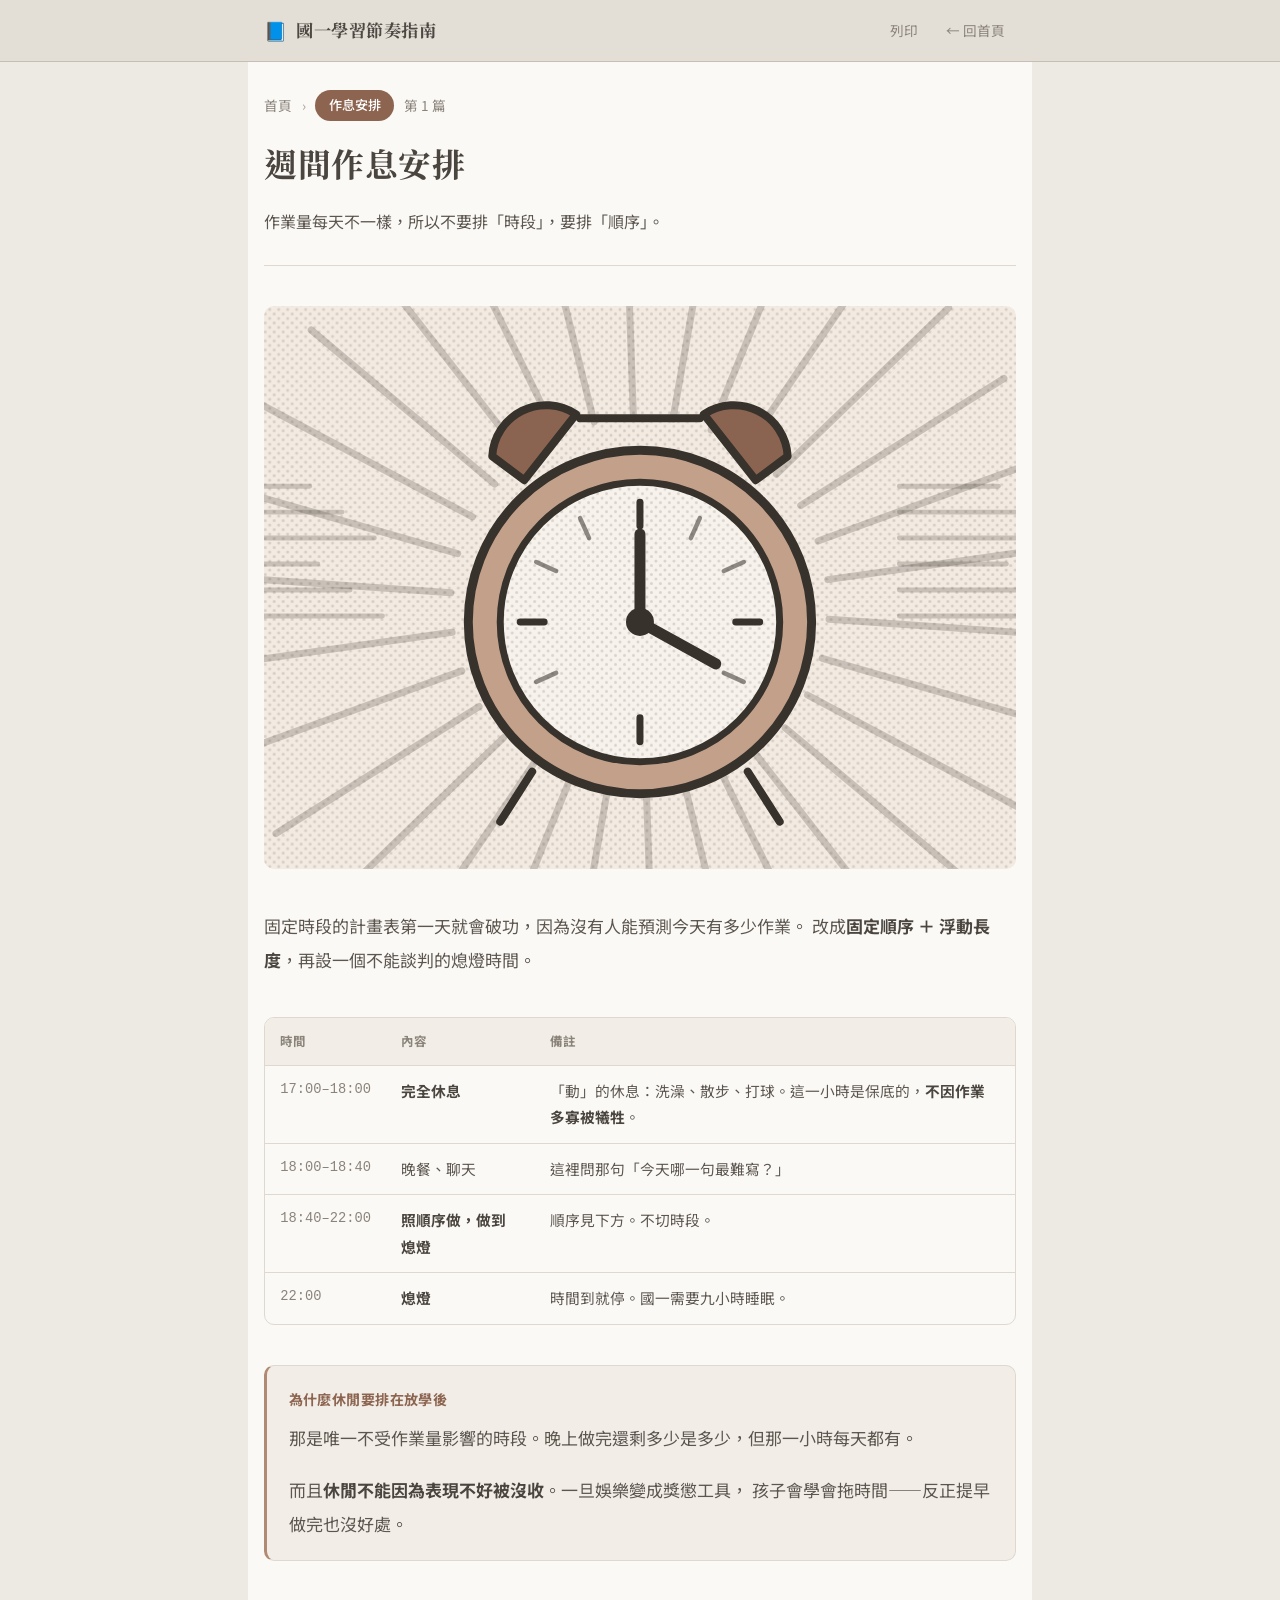
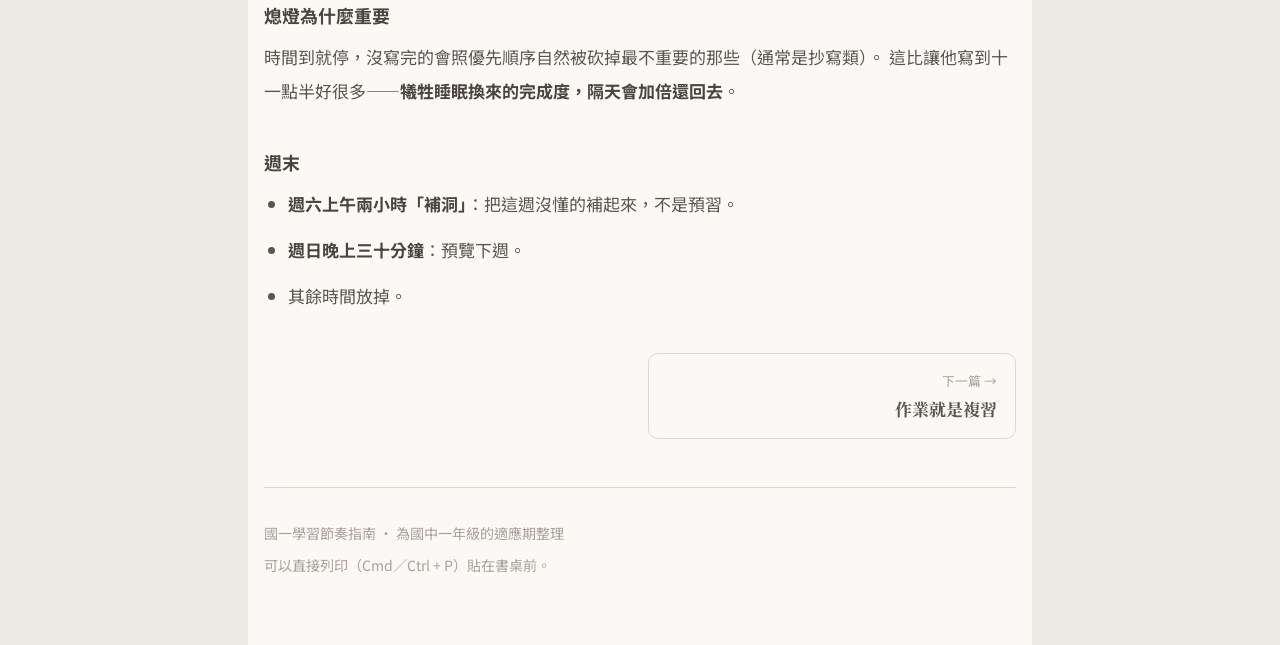
==== commit 8650a22d: "Replace the stock photos with drawn manga-style illustrations Ten original SVGs in the vocabulary of" ====
--- a/docs/posts/01-rhythm.html
+++ b/docs/posts/01-rhythm.html
@@ -41,8 +41,7 @@
   <p class="standfirst">作業量每天不一樣，所以不要排「時段」，要排「順序」。</p>
 
   <figure class="hero">
-    <img src="../assets/covers/01-rhythm.jpg" alt="一只白色座鐘" width="1000" height="563">
-    <p class="figcredit">圖片：<a href="https://stocksnap.io/photo/alarm-clock-VI3GY3LRD4" target="_blank" rel="noopener">Alarm Clock</a> — Jessica Monte／StockSnap · CC0 公眾領域</p>
+    <img src="../assets/art/01-rhythm.svg" alt="一只響個不停的鬧鐘，四周是漫畫風的放射線" width="1000" height="563">
   </figure>
 
   <article>
--- a/docs/assets/styles.css
+++ b/docs/assets/styles.css
@@ -781,6 +781,7 @@
 .cat-讀書方法 { --hue: #8C9C8E; --hue-deep: #5F7263; --tint: #E2E8E2; }
 .cat-應試技巧 { --hue: #8795A6; --hue-deep: #5C6D80; --tint: #E2E7ED; }
 .cat-給家長  { --hue: #A8909C; --hue-deep: #7C6270; --tint: #EBE2E6; }
+.cat-自我判讀 { --hue: #A59470; --hue-deep: #786A4B; --tint: #EAE5D8; }
 
 .cards li[hidden] { display: none; }
 
@@ -876,3 +877,270 @@
 }
 
 .index-hero .figcredit { text-align: center; }
+
+/* ══════════════════════════════════════════════════════════
+   Quest — the click-through stages in 09
+   Game-shaped, but still inside the Morandi palette.
+   ══════════════════════════════════════════════════════════ */
+
+.quest {
+  background: var(--card-sunken);
+  border: 1px solid var(--border);
+  border-radius: 14px;
+  padding: 1.35rem 1.4rem 1.5rem;
+  margin: 0 0 var(--gap);
+}
+
+/* ── HUD: progress dots + focus meter ────────────────────── */
+.quest-hud {
+  display: flex;
+  align-items: center;
+  justify-content: space-between;
+  gap: 1rem;
+  flex-wrap: wrap;
+  padding-bottom: 1.1rem;
+  margin-bottom: 1.2rem;
+  border-bottom: 1px solid var(--border);
+}
+
+.quest-track { display: flex; gap: .4rem; }
+
+.quest-dot {
+  width: .62rem;
+  height: .62rem;
+  border-radius: 50%;
+  background: var(--border-strong);
+  transition: background .2s, transform .2s;
+}
+
+.quest-dot.is-done { background: var(--accent); }
+.quest-dot.is-now { background: var(--accent-deep); transform: scale(1.35); }
+
+.quest-meter { display: flex; align-items: center; gap: .5rem; font-size: .8rem; }
+.quest-meter-label { color: var(--faint); letter-spacing: .05em; }
+
+.quest-meter-bar {
+  width: 5.5rem;
+  height: .45rem;
+  border-radius: 999px;
+  background: var(--border);
+  overflow: hidden;
+}
+
+.quest-meter-fill {
+  display: block;
+  height: 100%;
+  background: var(--accent);
+  border-radius: 999px;
+  transition: width .35s ease;
+}
+
+.quest-meter-num { font-family: var(--mono); color: var(--muted); min-width: 2ch; }
+
+/* ── Stage ───────────────────────────────────────────────── */
+.quest-head { display: flex; align-items: center; gap: .6rem; margin-bottom: .6rem; }
+.quest-icon { font-size: 1.35rem; line-height: 1; }
+
+.quest-tag {
+  font-size: .82rem;
+  font-weight: 700;
+  letter-spacing: .06em;
+  color: var(--accent-deep);
+}
+
+.quest-scene {
+  font-family: var(--serif);
+  font-size: 1.12rem;
+  line-height: 1.9;
+  color: var(--heading);
+  margin: 0 0 1.2rem;
+}
+
+/* ── Options ─────────────────────────────────────────────── */
+.quest-options { display: grid; gap: .6rem; }
+
+.quest-option {
+  font: inherit;
+  font-family: var(--sans);
+  font-size: .96rem;
+  line-height: 1.75;
+  text-align: left;
+  display: flex;
+  align-items: flex-start;
+  gap: .75rem;
+  width: 100%;
+  padding: .85rem 1rem;
+  background: var(--card);
+  color: var(--text);
+  border: 1px solid var(--border-strong);
+  border-radius: var(--radius);
+  cursor: pointer;
+  transition: border-color .15s, transform .12s, background .15s;
+}
+
+.quest-option:hover:not(:disabled) {
+  border-color: var(--accent);
+  transform: translateX(2px);
+}
+
+.quest-option:disabled { cursor: default; opacity: .72; }
+
+.quest-key {
+  flex: none;
+  width: 1.55rem;
+  height: 1.55rem;
+  border-radius: 50%;
+  display: grid;
+  place-items: center;
+  font-family: var(--mono);
+  font-size: .78rem;
+  font-weight: 700;
+  color: var(--muted);
+  background: var(--card-sunken);
+  border: 1px solid var(--border);
+  margin-top: .18rem;
+}
+
+.quest-option.is-right {
+  border-color: var(--accent-deep);
+  background: var(--accent-soft);
+  opacity: 1;
+}
+
+.quest-option.is-right .quest-key {
+  background: var(--accent-deep);
+  color: var(--card);
+  border-color: var(--accent-deep);
+}
+
+.quest-option.is-wrong { border-color: var(--debt); background: var(--debt-soft); }
+.quest-option.is-wrong .quest-key { color: var(--debt-deep); border-color: var(--debt); }
+
+/* ── Feedback ────────────────────────────────────────────── */
+.quest-feedback {
+  margin-top: 1.1rem;
+  padding: 1.1rem 1.2rem;
+  border-radius: var(--radius);
+  border: 1px solid var(--border);
+  border-left: 3px solid var(--accent-deep);
+  background: var(--card);
+}
+
+.quest-feedback.is-wrong { border-left-color: var(--debt); }
+.quest-feedback p { margin: 0 0 .9rem; font-size: .95rem; line-height: 1.9; }
+.quest-feedback > :last-child { margin-bottom: 0; }
+
+.quest-verdict {
+  font-weight: 700;
+  font-size: .88rem;
+  letter-spacing: .05em;
+  color: var(--accent-deep);
+  margin-bottom: .45rem;
+}
+
+.quest-feedback.is-wrong .quest-verdict { color: var(--debt-deep); }
+.quest-source { font-size: .85rem; color: var(--muted); }
+
+.quest-next {
+  font: inherit;
+  font-family: var(--sans);
+  font-size: .92rem;
+  font-weight: 500;
+  color: var(--card);
+  background: var(--accent-deep);
+  border: 0;
+  border-radius: 999px;
+  padding: .45rem 1.35rem;
+  cursor: pointer;
+  transition: background .15s;
+}
+
+.quest-next:hover { background: var(--accent-hover); }
+
+/* ── Ending ──────────────────────────────────────────────── */
+.quest-end { text-align: center; }
+
+.quest-rank-label {
+  font-size: .78rem;
+  letter-spacing: .14em;
+  color: var(--faint);
+  margin-bottom: .4rem;
+}
+
+.quest-rank {
+  font-family: var(--serif);
+  font-size: 1.75rem;
+  font-weight: 700;
+  color: var(--accent-deep);
+  line-height: 1.5;
+  letter-spacing: .5px;
+}
+
+.quest-rank-say {
+  font-size: .95rem;
+  line-height: 1.9;
+  color: var(--text);
+  max-width: 30em;
+  margin: .5rem auto 0;
+  text-align: left;
+}
+
+.quest-score {
+  display: flex;
+  justify-content: center;
+  gap: 2.5rem;
+  margin: 1.5rem 0;
+  padding: 1.1rem 0;
+  border-top: 1px solid var(--border);
+  border-bottom: 1px solid var(--border);
+}
+
+.quest-score .v {
+  display: block;
+  font-family: var(--serif);
+  font-size: 1.35rem;
+  font-weight: 700;
+  color: var(--accent-deep);
+  line-height: 1.4;
+}
+
+.quest-score .l { font-size: .8rem; color: var(--muted); }
+
+.quest-recap-title { margin: 0 0 .8rem; font-size: 1rem; }
+.quest-recap { list-style: none; margin: 0 0 1.5rem; padding: 0; text-align: left; }
+
+.quest-recap li {
+  display: flex;
+  align-items: baseline;
+  gap: .65rem;
+  flex-wrap: wrap;
+  font-size: .93rem;
+  line-height: 1.85;
+  padding: .55rem 0;
+  border-bottom: 1px solid var(--border);
+  margin: 0;
+}
+
+.quest-recap li:last-child { border-bottom: 0; }
+
+.quest-recap .n {
+  flex: none;
+  font-family: var(--mono);
+  font-size: .74rem;
+  font-weight: 700;
+  color: var(--accent-deep);
+  background: var(--accent-soft);
+  border-radius: 999px;
+  padding: .05rem .5rem;
+}
+
+.quest-recap a { font-size: .85rem; color: var(--muted); white-space: nowrap; }
+
+@media (max-width: 30rem) {
+  .quest { padding: 1.1rem 1rem 1.25rem; }
+  .quest-score { gap: 1.75rem; }
+}
+
+@media print {
+  .quest, .quest-hud { display: none !important; }
+}
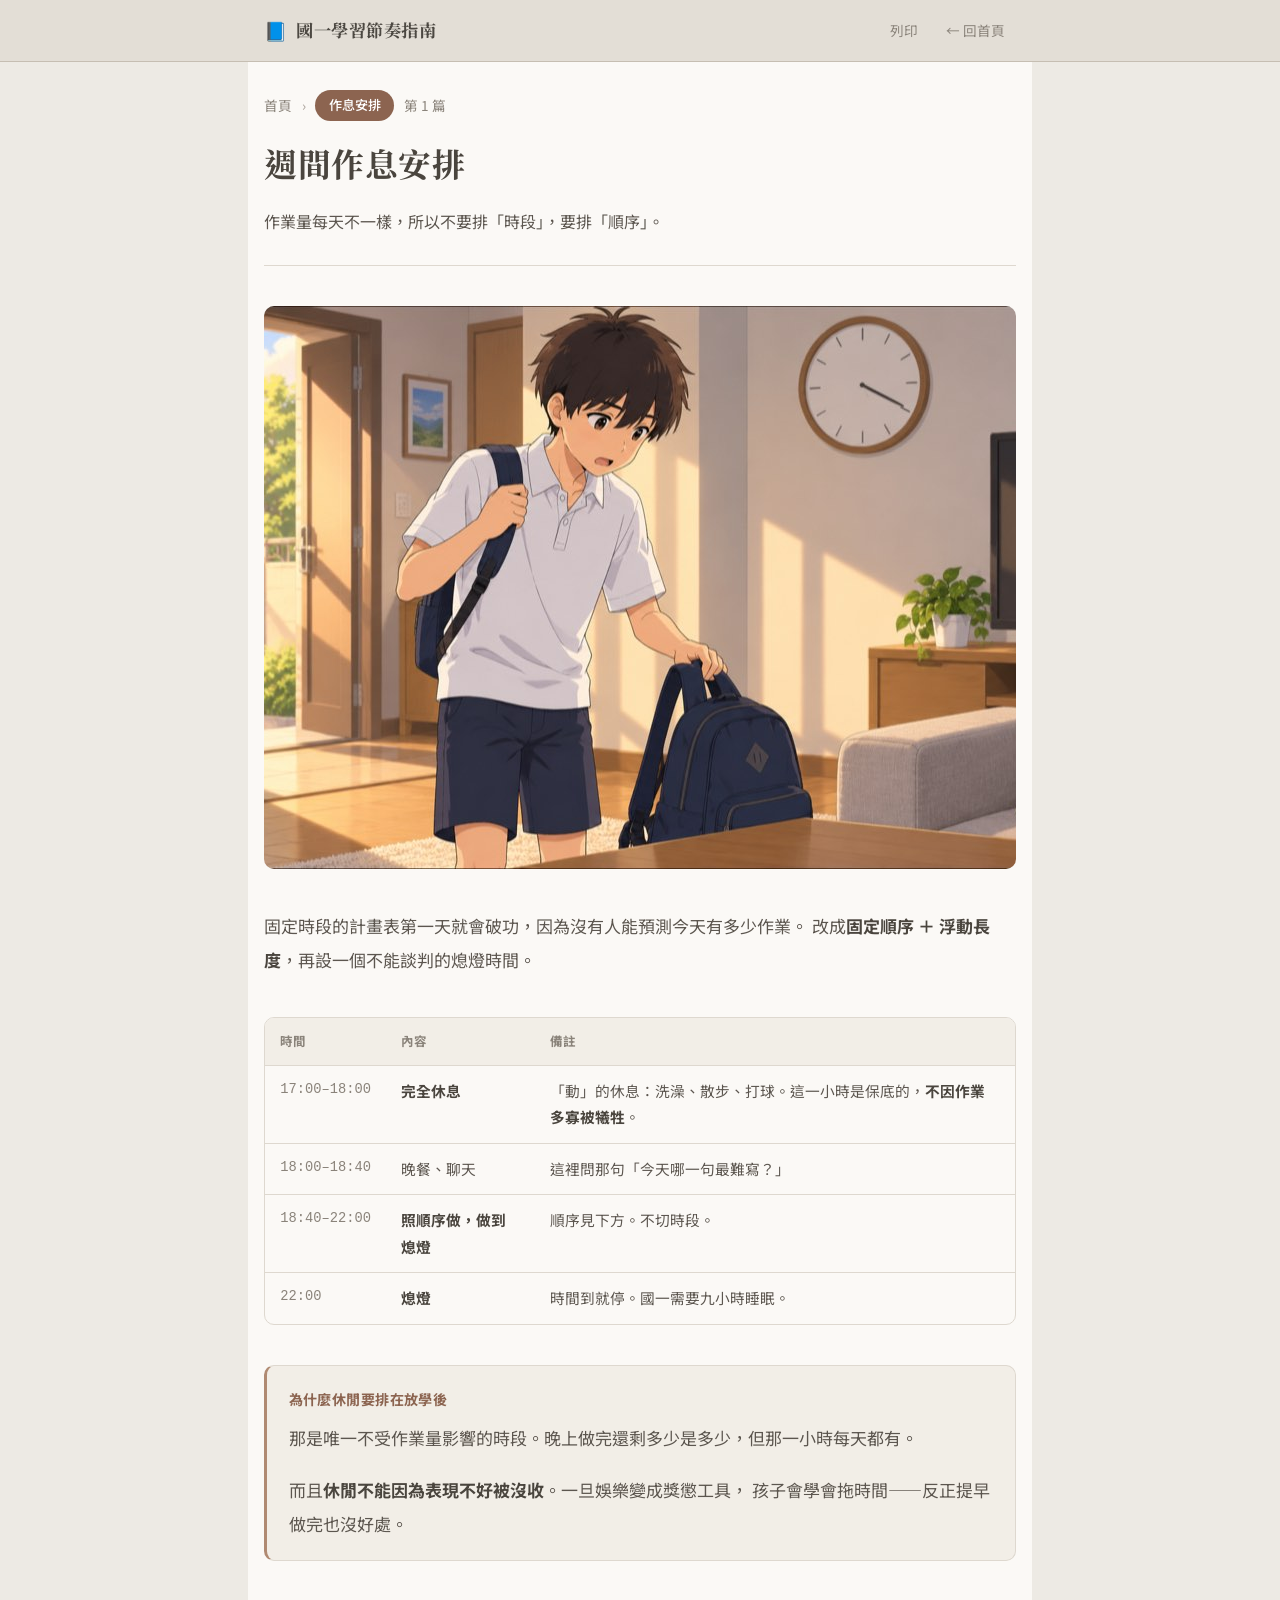
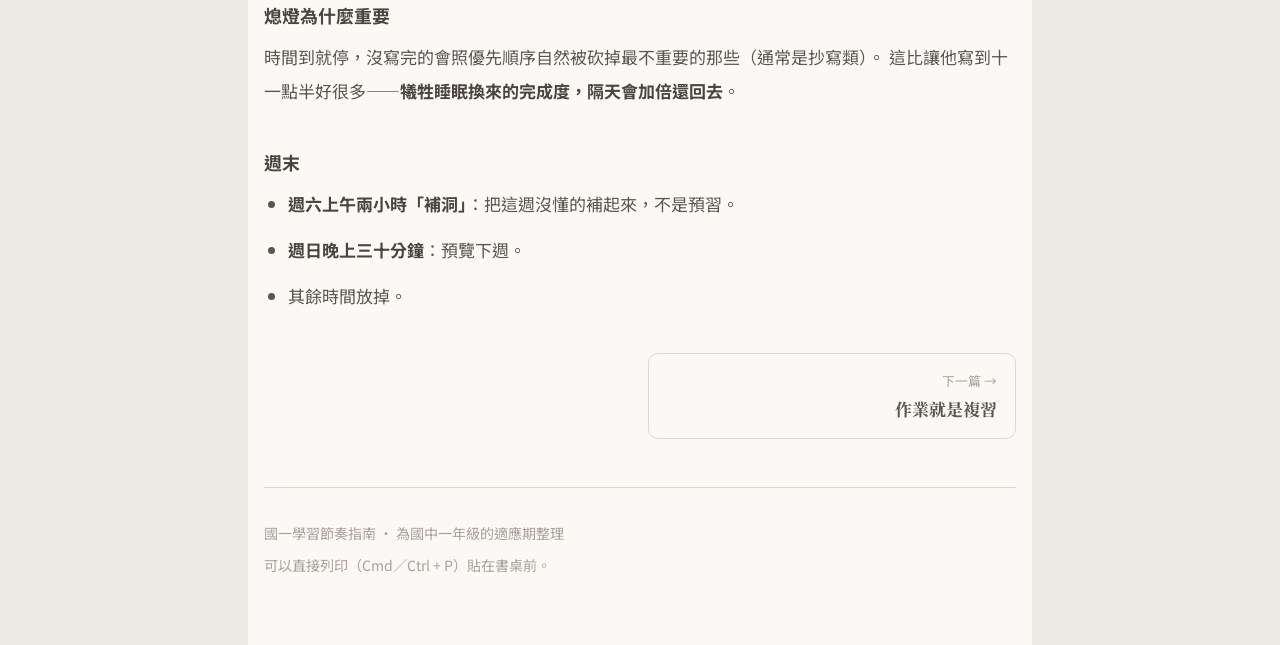
==== commit befc4099: "Swap six chapters to generated anime illustrations The guide is written for the student, so the recu" ====
--- a/docs/posts/01-rhythm.html
+++ b/docs/posts/01-rhythm.html
@@ -5,6 +5,22 @@
 <meta name="viewport" content="width=device-width, initial-scale=1">
 <title>週間作息安排 | 國一學習節奏指南</title>
 <meta name="description" content="作業量每天不一樣，固定時段的計畫表第一天就會破功。改成固定順序加上不能談判的熄燈時間，並且把休閒排在放學後——那是唯一不受作業量影響的時段。">
+<link rel="canonical" href="https://ginajelis.github.io/junior-high-study-guide/posts/01-rhythm.html">
+<meta property="og:type" content="article">
+<meta property="og:site_name" content="國一學習節奏指南">
+<meta property="og:locale" content="zh_TW">
+<meta property="og:title" content="週間作息安排 | 國一學習節奏指南">
+<meta property="og:description" content="作業量每天不一樣，固定時段的計畫表第一天就會破功。改成固定順序加上不能談判的熄燈時間，並且把休閒排在放學後——那是唯一不受作業量影響的時段。">
+<meta property="og:url" content="https://ginajelis.github.io/junior-high-study-guide/posts/01-rhythm.html">
+<meta property="og:image" content="https://ginajelis.github.io/junior-high-study-guide/assets/og/01-rhythm.png">
+<meta property="og:image:type" content="image/png">
+<meta property="og:image:width" content="1200">
+<meta property="og:image:height" content="630">
+<meta property="og:image:alt" content="分享卡：週間作息安排">
+<meta name="twitter:card" content="summary_large_image">
+<meta name="twitter:title" content="週間作息安排 | 國一學習節奏指南">
+<meta name="twitter:description" content="作業量每天不一樣，固定時段的計畫表第一天就會破功。改成固定順序加上不能談判的熄燈時間，並且把休閒排在放學後——那是唯一不受作業量影響的時段。">
+<meta name="twitter:image" content="https://ginajelis.github.io/junior-high-study-guide/assets/og/01-rhythm.png">
 <meta name="color-scheme" content="light dark">
 <link rel="icon" href="data:image/svg+xml,<svg xmlns='http://www.w3.org/2000/svg' viewBox='0 0 100 100'><text y='.9em' font-size='90'>📘</text></svg>">
 <link rel="preconnect" href="https://fonts.googleapis.com">
@@ -41,7 +57,7 @@
   <p class="standfirst">作業量每天不一樣，所以不要排「時段」，要排「順序」。</p>
 
   <figure class="hero">
-    <img src="../assets/art/01-rhythm.svg" alt="一只響個不停的鬧鐘，四周是漫畫風的放射線" width="1000" height="563">
+    <img src="../assets/art/01-rhythm.jpg" alt="放學剛進門的國中男生，牆上時鐘指著五點" width="1000" height="563">
   </figure>
 
   <article>
